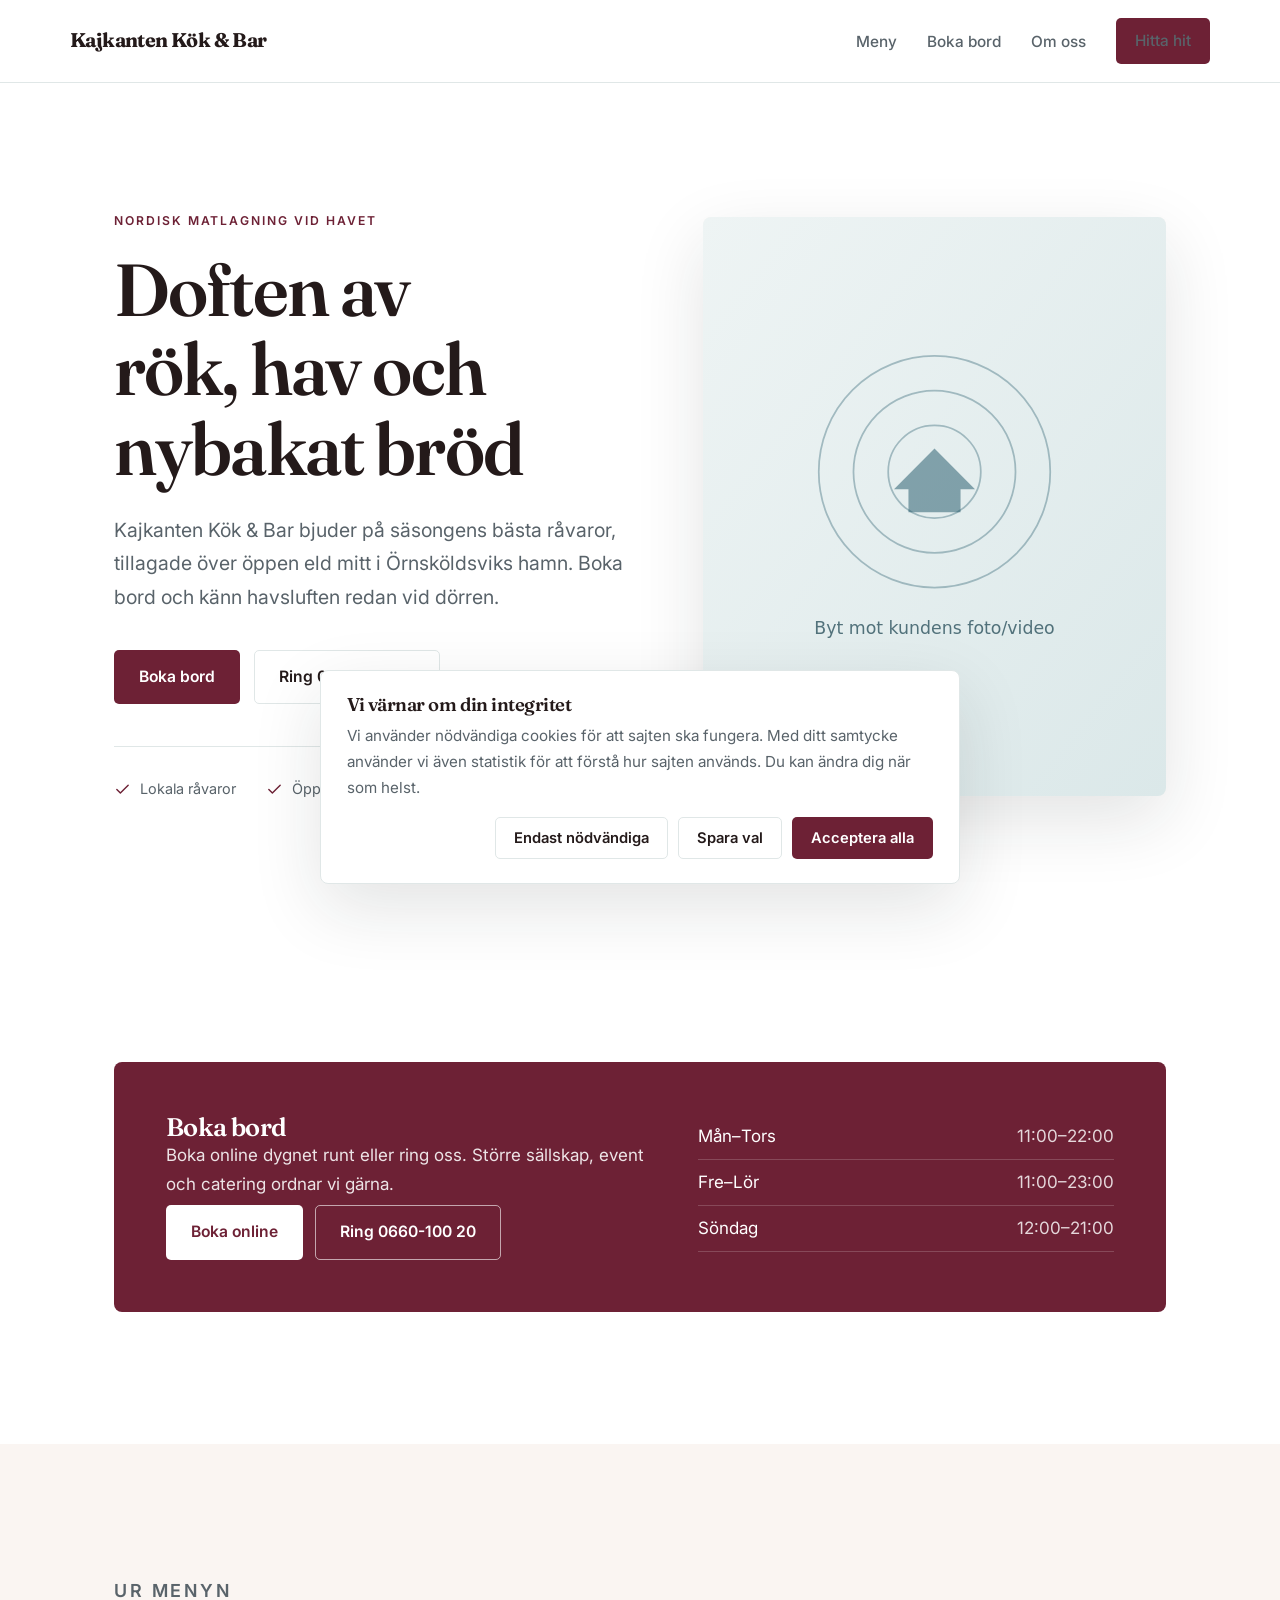
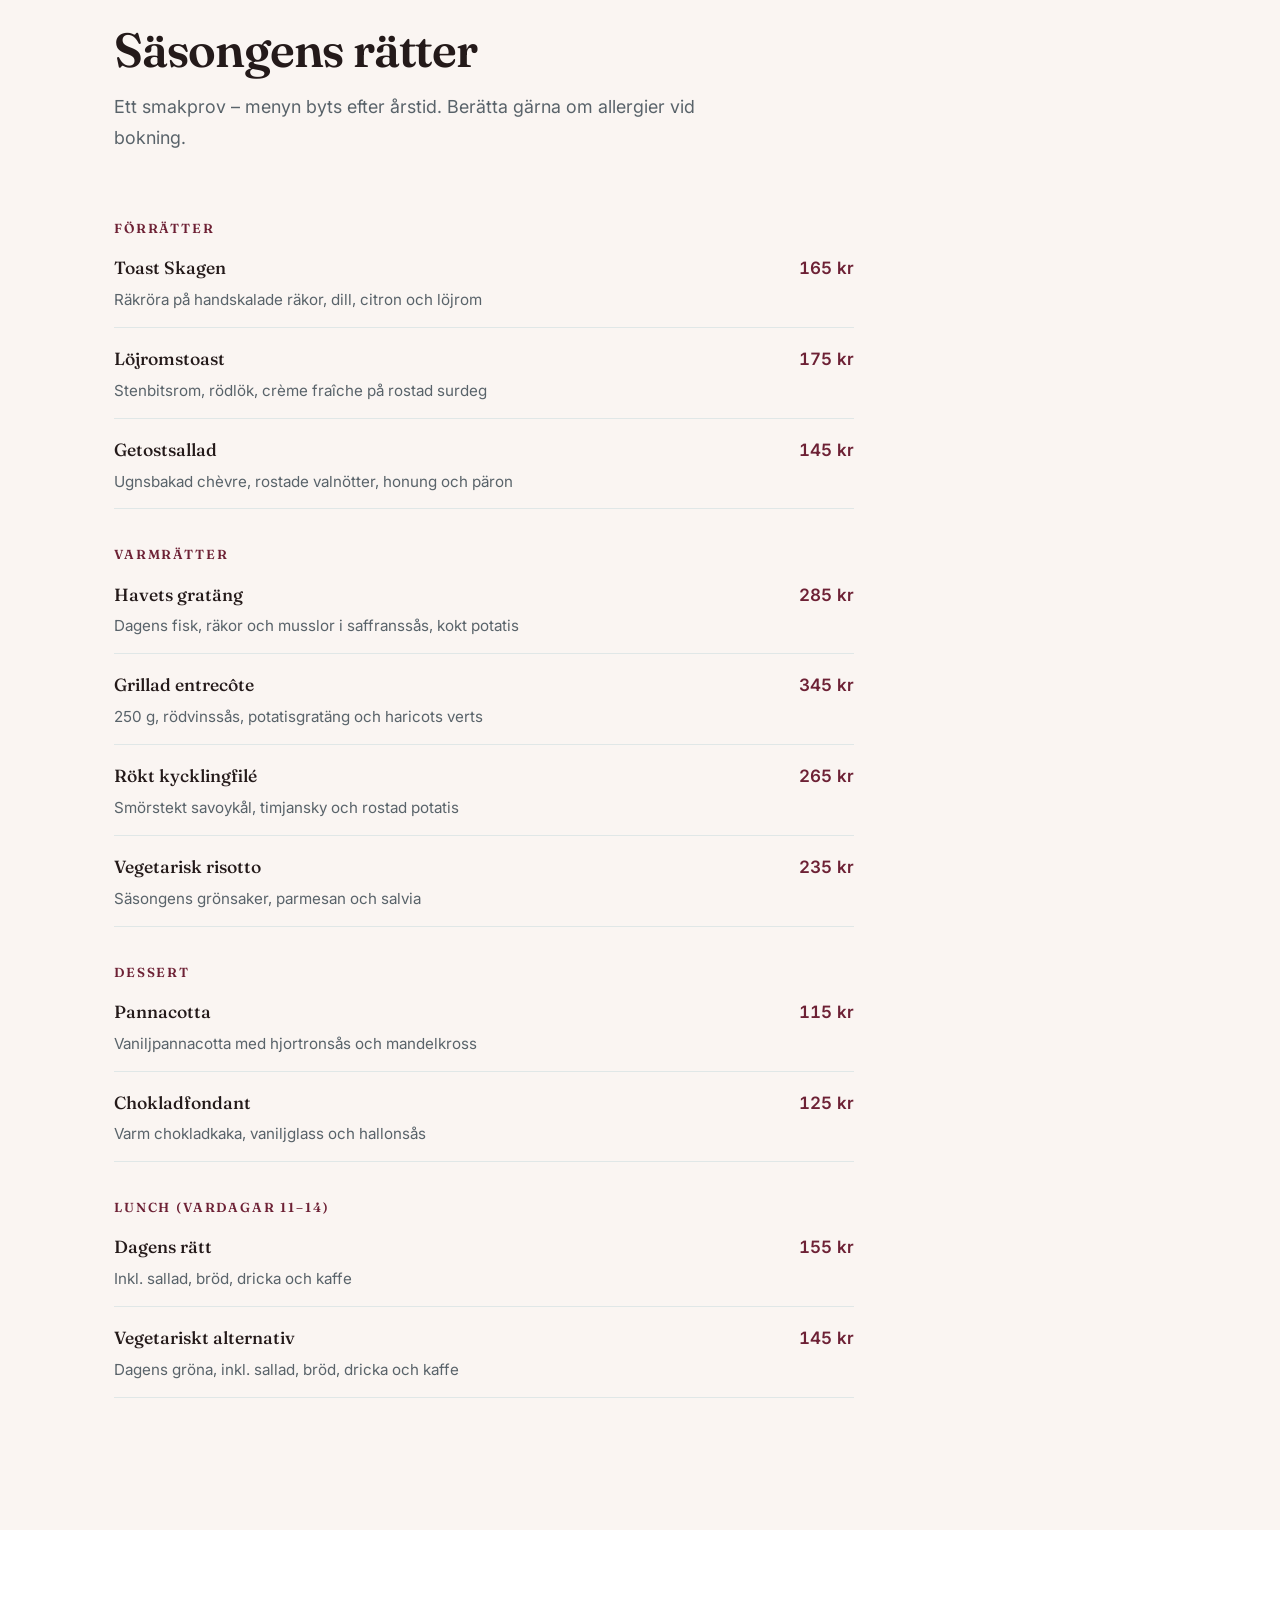
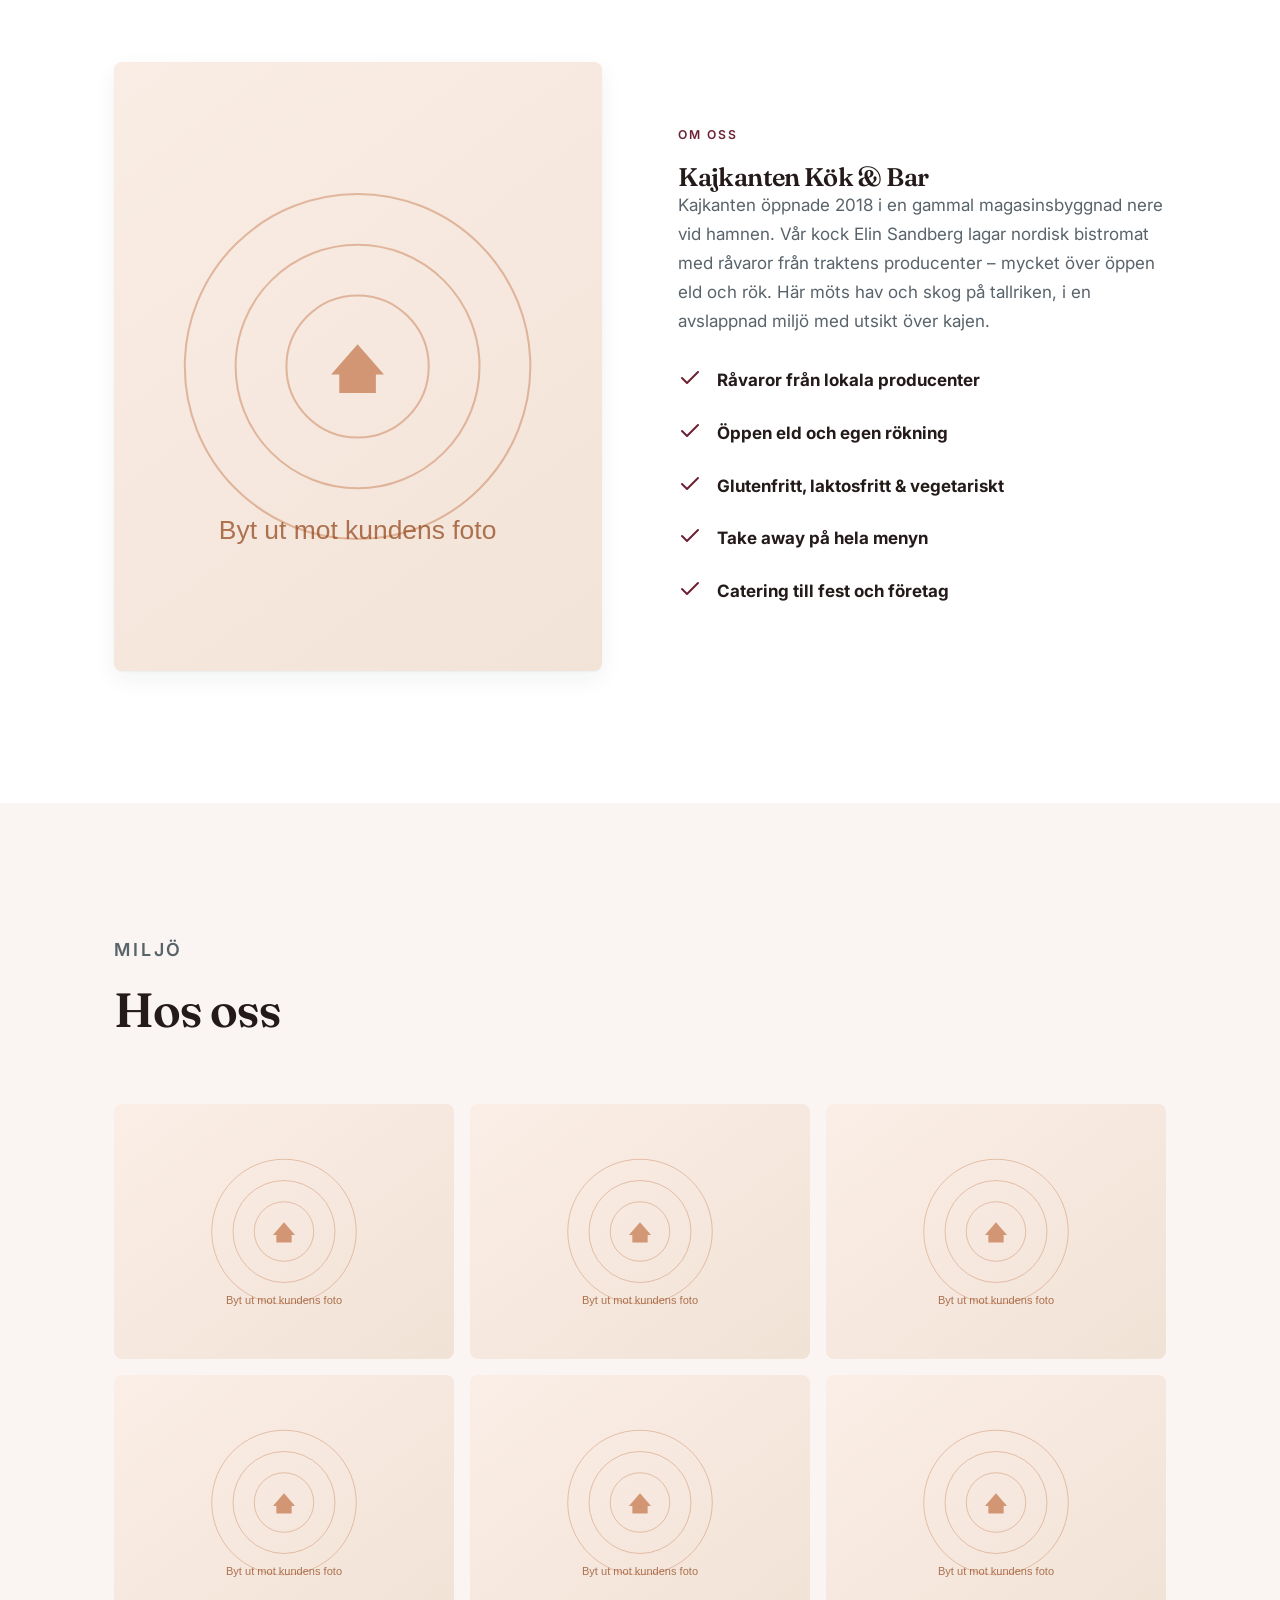
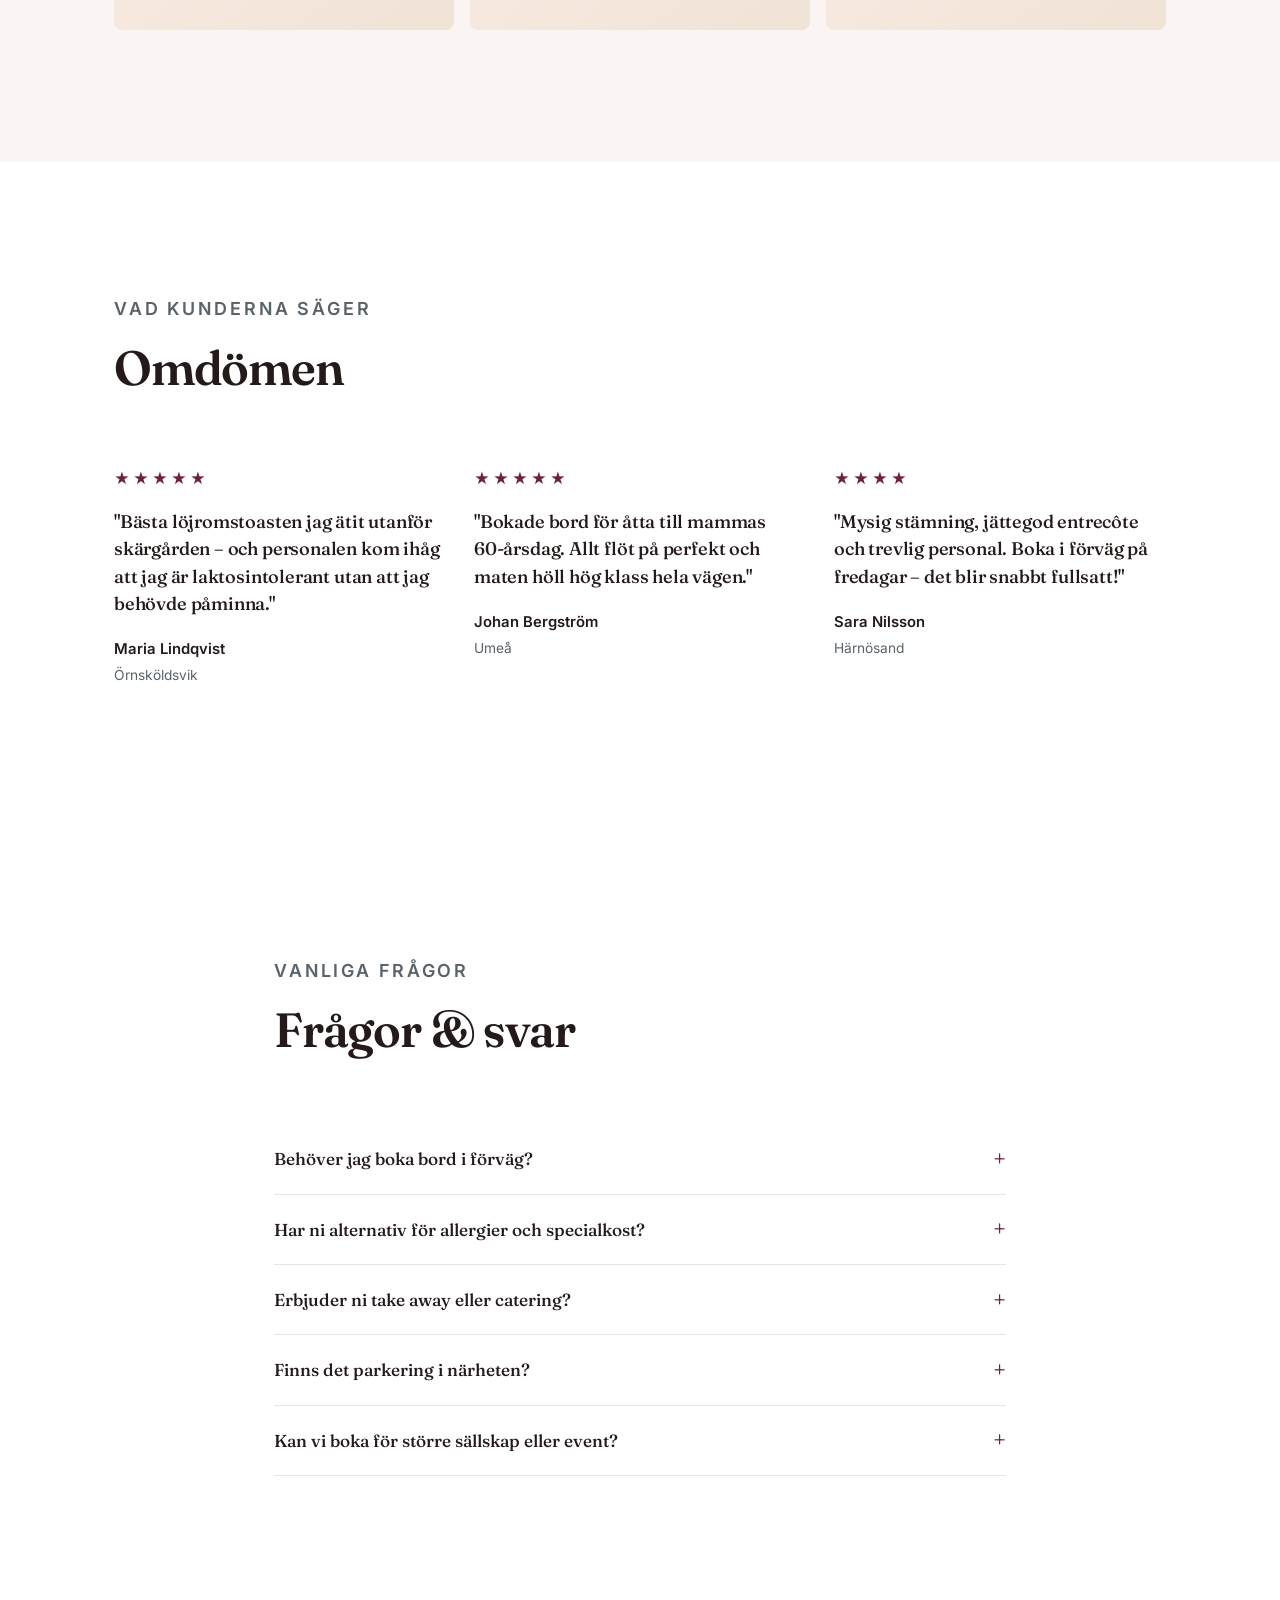
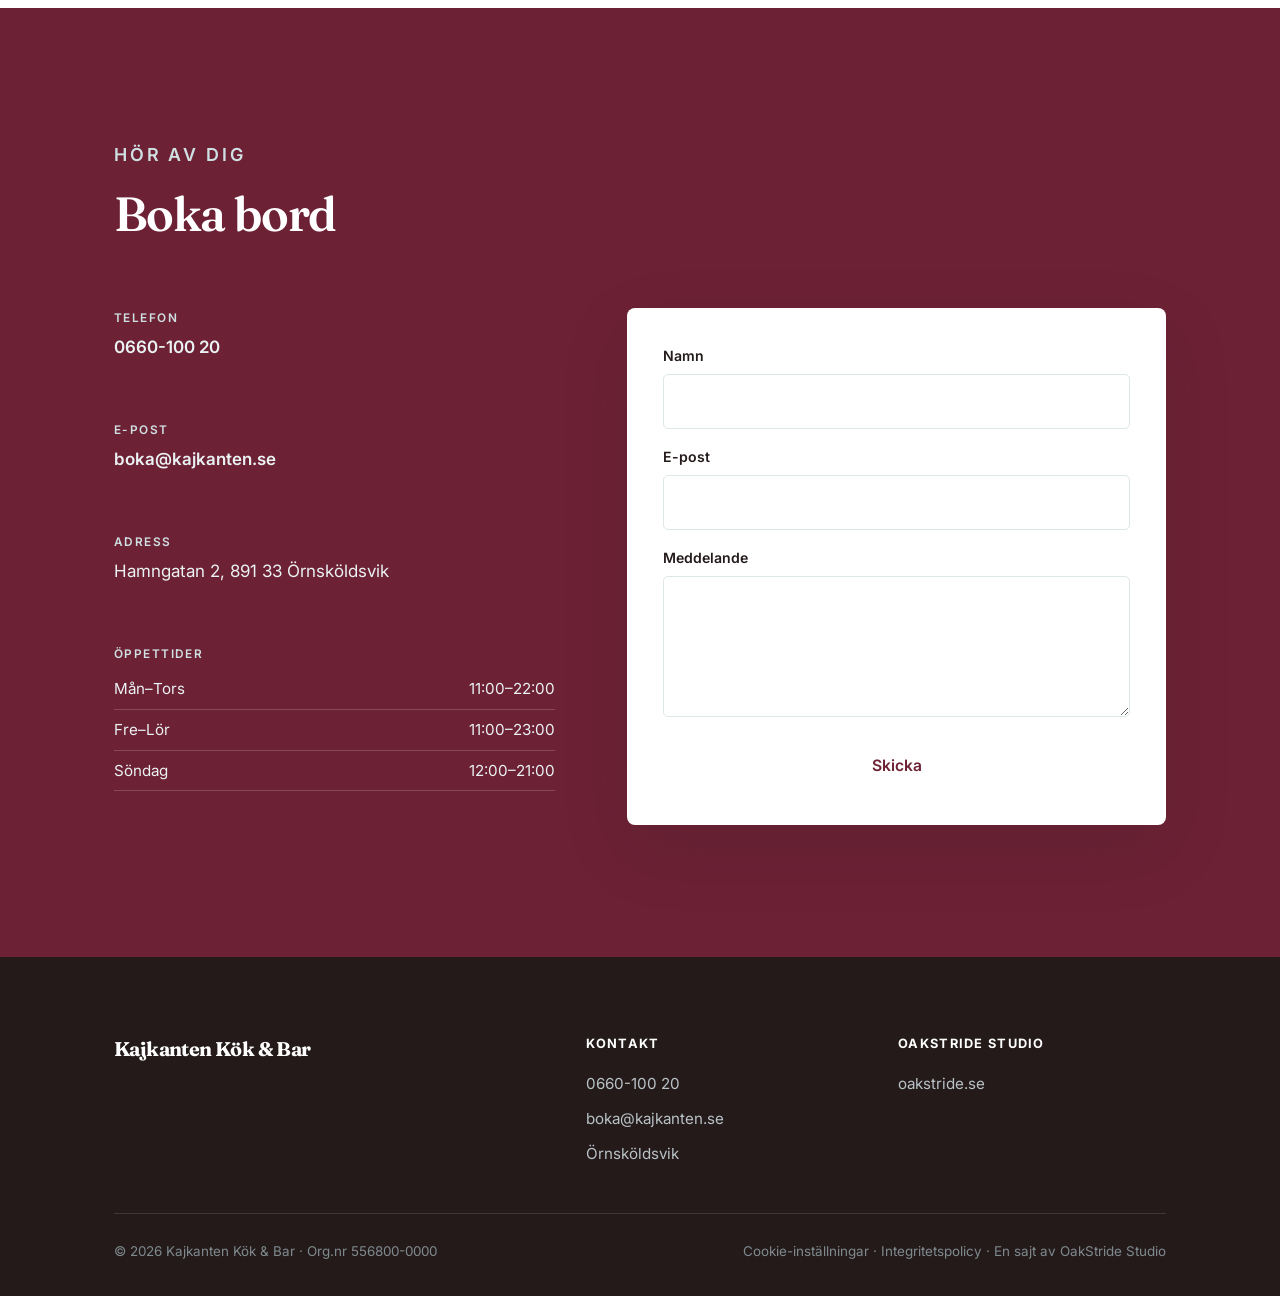
==== examples/kajkanten/index.html @ 36988d46 "Lägg till bransch-exempel under /examples (showcase)" ====
<!DOCTYPE html>
<html lang="sv" data-segment="restaurang">
<head>
  <meta charset="UTF-8" />
  <meta name="viewport" content="width=device-width, initial-scale=1.0" />
  <title>Kajkanten Kök &amp; Bar</title>
  <meta name="description" content="Kajkanten Kök &amp; Bar bjuder på säsongens bästa råvaror, tillagade över öppen eld mitt i Örnsköldsviks hamn. Boka bord och känn havsluften redan vid dörren." />
  <link rel="canonical" href="https://www.kajkanten.se/" />
  <meta property="og:type" content="website" />
  <meta property="og:title" content="Kajkanten Kök &amp; Bar" />
  <meta property="og:locale" content="sv_SE" />
  <link rel="icon" href="assets/favicon.svg" type="image/svg+xml" />
  <link rel="preconnect" href="https://fonts.googleapis.com" />
  <link rel="preconnect" href="https://fonts.gstatic.com" crossorigin />
  <link href="https://fonts.googleapis.com/css2?family=Fraunces:opsz,wght@9..144,500;9..144,600&family=Inter:wght@400;500;600&display=swap" rel="stylesheet" />
  <link rel="stylesheet" href="styles.css" />
  <link rel="stylesheet" href="themes.css" />
  <script type="application/ld+json">{"@context":"https://schema.org","@type":"Restaurant","name":"Kajkanten Kök & Bar","telephone":"0660-100 20","email":"boka@kajkanten.se","address":{"@type":"PostalAddress","streetAddress":"Hamngatan 2","postalCode":"891 33","addressLocality":"Örnsköldsvik","addressCountry":"SE"},"url":"https://www.kajkanten.se/"}</script>
</head>
<body>
  <a class="skip-link" href="#main">Hoppa till innehåll</a>
  <header class="site-header">
    <div class="container nav">
      <a class="brand" href="#top">Kajkanten Kök &amp; Bar</a>
      <button class="nav-toggle" aria-label="Öppna meny" aria-expanded="false" aria-controls="menu"><svg viewBox="0 0 24 24" fill="none" stroke-width="2" stroke-linecap="round" stroke-linejoin="round"><path d="M4 7h16M4 12h16M4 17h16"/></svg></button>
      <ul class="nav-links" id="menu">
        <li><a href="#meny">Meny</a></li>
        <li><a href="#boka">Boka bord</a></li>
        <li><a href="#om">Om oss</a></li>
        <li><a class="btn btn--primary" href="#kontakt">Hitta hit</a></li>
      </ul>
    </div>
  </header>
  <main id="main">
    <span id="top"></span>
    <style>
    .menu-list{display:grid;gap:16px;max-width:740px}
    .menu-cat{font-family:var(--font-head);font-size:.82rem;letter-spacing:.14em;text-transform:uppercase;color:var(--brand);margin:22px 0 2px}
    .menu-cat:first-child{margin-top:0}
    .menu-item{display:grid;grid-template-columns:1fr auto;gap:4px 16px;align-items:baseline;padding-bottom:14px;border-bottom:1px solid var(--line)}
    .menu-item h4{font-size:1.1rem;font-family:var(--font-head);font-weight:500}
    .menu-item .price{font-variant-numeric:tabular-nums;font-weight:600;color:var(--brand)}
    .menu-item p{grid-column:1/-1;color:var(--ink-soft);font-size:.95rem}
    .booking-band{background:var(--brand);color:#fff;border-radius:var(--radius);padding:clamp(28px,5vw,52px);display:grid;grid-template-columns:1.2fr 1fr;gap:32px;align-items:center}
    .booking-band h2{color:#fff}.booking-band p{color:rgba(255,255,255,.88);max-width:46ch}
    .band-hours{list-style:none;display:grid;gap:8px}
    .band-hours li{display:flex;justify-content:space-between;gap:20px;border-bottom:1px solid rgba(255,255,255,.18);padding-bottom:8px;color:#fff}
    .band-hours span:last-child{color:rgba(255,255,255,.82)}
    @media(max-width:720px){.booking-band{grid-template-columns:1fr}}
  </style>
    <section class="hero">
      <div class="container hero-grid">
        <div>
          <p class="eyebrow">Nordisk matlagning vid havet</p>
          <h1>Doften av rök, hav och nybakat bröd</h1>
          <p class="lead">Kajkanten Kök &amp; Bar bjuder på säsongens bästa råvaror, tillagade över öppen eld mitt i Örnsköldsviks hamn. Boka bord och känn havsluften redan vid dörren.</p>
          <div class="cta-row">
            <a class="btn btn--primary" href="#kontakt">Boka bord</a>
            <a class="btn btn--ghost" href="tel:0660-10020">Ring 0660-100 20</a>
          </div>
          <div class="trust-row">
            <span><svg viewBox="0 0 24 24" fill="none" stroke-width="2" stroke-linecap="round" stroke-linejoin="round"><path d="M20 6 9 17l-5-5"/></svg> Lokala råvaror</span>
            <span><svg viewBox="0 0 24 24" fill="none" stroke-width="2" stroke-linecap="round" stroke-linejoin="round"><path d="M20 6 9 17l-5-5"/></svg> Öppen eld &amp; rök</span>
            <span><svg viewBox="0 0 24 24" fill="none" stroke-width="2" stroke-linecap="round" stroke-linejoin="round"><path d="M20 6 9 17l-5-5"/></svg> Take away &amp; catering</span>
          </div>
        </div>
        <div class="hero-media">
          <video class="hero-video" autoplay muted loop playsinline preload="metadata" poster="assets/hero-poster.svg" aria-label="Kajkanten Kök &amp; Bar"></video>
          <img class="video-poster" src="assets/hero-poster.svg" alt="Kajkanten Kök &amp; Bar" />
        </div>
      </div>
    </section>

    <section class="section" id="boka">
      <div class="container">
        <div class="booking-band">
          <div>
            <h2>Boka bord</h2>
            <p>Boka online dygnet runt eller ring oss. Större sällskap, event och catering ordnar vi gärna.</p>
            <div style="display:flex;gap:12px;flex-wrap:wrap;margin-top:6px">
              <a class="btn btn--primary" style="background:#fff;color:var(--brand)" href="#">Boka online</a>
              <a class="btn btn--ghost" style="border-color:rgba(255,255,255,.6);color:#fff" href="tel:0660-10020">Ring 0660-100 20</a>
            </div>
          </div>
          <ul class="band-hours">
              <li><span>Mån–Tors</span><span>11:00–22:00</span></li>
              <li><span>Fre–Lör</span><span>11:00–23:00</span></li>
              <li><span>Söndag</span><span>12:00–21:00</span></li>
            </ul>
        </div>
      </div>
    </section>

    <section class="section section--surface" id="meny">
      <div class="container">
        <div class="section-head"><p class="eyebrow">Ur menyn</p><h2>Säsongens rätter</h2><p>Ett smakprov – menyn byts efter årstid. Berätta gärna om allergier vid bokning.</p></div>
        <div class="menu-list">
          <h3 class="menu-cat">Förrätter</h3>
          <div class="menu-item"><h4>Toast Skagen</h4><span class="price">165 kr</span><p>Räkröra på handskalade räkor, dill, citron och löjrom</p></div>
          <div class="menu-item"><h4>Löjromstoast</h4><span class="price">175 kr</span><p>Stenbitsrom, rödlök, crème fraîche på rostad surdeg</p></div>
          <div class="menu-item"><h4>Getostsallad</h4><span class="price">145 kr</span><p>Ugnsbakad chèvre, rostade valnötter, honung och päron</p></div>
          <h3 class="menu-cat">Varmrätter</h3>
          <div class="menu-item"><h4>Havets gratäng</h4><span class="price">285 kr</span><p>Dagens fisk, räkor och musslor i saffranssås, kokt potatis</p></div>
          <div class="menu-item"><h4>Grillad entrecôte</h4><span class="price">345 kr</span><p>250 g, rödvinssås, potatisgratäng och haricots verts</p></div>
          <div class="menu-item"><h4>Rökt kycklingfilé</h4><span class="price">265 kr</span><p>Smörstekt savoykål, timjansky och rostad potatis</p></div>
          <div class="menu-item"><h4>Vegetarisk risotto</h4><span class="price">235 kr</span><p>Säsongens grönsaker, parmesan och salvia</p></div>
          <h3 class="menu-cat">Dessert</h3>
          <div class="menu-item"><h4>Pannacotta</h4><span class="price">115 kr</span><p>Vaniljpannacotta med hjortronsås och mandelkross</p></div>
          <div class="menu-item"><h4>Chokladfondant</h4><span class="price">125 kr</span><p>Varm chokladkaka, vaniljglass och hallonsås</p></div>
          <h3 class="menu-cat">Lunch (vardagar 11–14)</h3>
          <div class="menu-item"><h4>Dagens rätt</h4><span class="price">155 kr</span><p>Inkl. sallad, bröd, dricka och kaffe</p></div>
          <div class="menu-item"><h4>Vegetariskt alternativ</h4><span class="price">145 kr</span><p>Dagens gröna, inkl. sallad, bröd, dricka och kaffe</p></div>
        </div>
      </div>
    </section>

    <section class="section" id="om">
      <div class="container split">
        <div class="split-media"><img src="assets/placeholder.svg" alt="Kajkanten Kök &amp; Bar" /></div>
        <div>
          <p class="eyebrow">Om oss</p>
          <h2>Kajkanten Kök &amp; Bar</h2>
          <p style="color:var(--ink-soft)">Kajkanten öppnade 2018 i en gammal magasinsbyggnad nere vid hamnen. Vår kock Elin Sandberg lagar nordisk bistromat med råvaror från traktens producenter – mycket över öppen eld och rök. Här möts hav och skog på tallriken, i en avslappnad miljö med utsikt över kajen.</p>
          <ul class="feature-list">
            <li><span class="tick"><svg viewBox="0 0 24 24" fill="none" stroke-width="2" stroke-linecap="round" stroke-linejoin="round"><path d="M20 6 9 17l-5-5"/></svg></span><span><strong>Råvaror från lokala producenter</strong></span></li>
            <li><span class="tick"><svg viewBox="0 0 24 24" fill="none" stroke-width="2" stroke-linecap="round" stroke-linejoin="round"><path d="M20 6 9 17l-5-5"/></svg></span><span><strong>Öppen eld och egen rökning</strong></span></li>
            <li><span class="tick"><svg viewBox="0 0 24 24" fill="none" stroke-width="2" stroke-linecap="round" stroke-linejoin="round"><path d="M20 6 9 17l-5-5"/></svg></span><span><strong>Glutenfritt, laktosfritt &amp; vegetariskt</strong></span></li>
            <li><span class="tick"><svg viewBox="0 0 24 24" fill="none" stroke-width="2" stroke-linecap="round" stroke-linejoin="round"><path d="M20 6 9 17l-5-5"/></svg></span><span><strong>Take away på hela menyn</strong></span></li>
            <li><span class="tick"><svg viewBox="0 0 24 24" fill="none" stroke-width="2" stroke-linecap="round" stroke-linejoin="round"><path d="M20 6 9 17l-5-5"/></svg></span><span><strong>Catering till fest och företag</strong></span></li>
          </ul>
        </div>
      </div>
    </section>

    <section class="section section--surface" id="arbeten">
      <div class="container">
        <div class="section-head"><p class="eyebrow">Miljö</p><h2>Hos oss</h2></div>
        <div class="gallery">
          <a href="#"><img src="assets/placeholder.svg" alt="Kajkanten Kök &amp; Bar" /></a>
          <a href="#"><img src="assets/placeholder.svg" alt="Kajkanten Kök &amp; Bar" /></a>
          <a href="#"><img src="assets/placeholder.svg" alt="Kajkanten Kök &amp; Bar" /></a>
          <a href="#"><img src="assets/placeholder.svg" alt="Kajkanten Kök &amp; Bar" /></a>
          <a href="#"><img src="assets/placeholder.svg" alt="Kajkanten Kök &amp; Bar" /></a>
          <a href="#"><img src="assets/placeholder.svg" alt="Kajkanten Kök &amp; Bar" /></a>
        </div>
      </div>
    </section>

    <section class="section" id="omdomen">
      <div class="container">
        <div class="section-head"><p class="eyebrow">Vad kunderna säger</p><h2>Omdömen</h2></div>
        <div class="reviews">
          <blockquote class="review"><div class="stars" aria-label="5 av 5 stjärnor">★★★★★</div><p>"Bästa löjromstoasten jag ätit utanför skärgården – och personalen kom ihåg att jag är laktosintolerant utan att jag behövde påminna."</p><div class="who">Maria Lindqvist<span>Örnsköldsvik</span></div></blockquote>
          <blockquote class="review"><div class="stars" aria-label="5 av 5 stjärnor">★★★★★</div><p>"Bokade bord för åtta till mammas 60-årsdag. Allt flöt på perfekt och maten höll hög klass hela vägen."</p><div class="who">Johan Bergström<span>Umeå</span></div></blockquote>
          <blockquote class="review"><div class="stars" aria-label="4 av 5 stjärnor">★★★★</div><p>"Mysig stämning, jättegod entrecôte och trevlig personal. Boka i förväg på fredagar – det blir snabbt fullsatt!"</p><div class="who">Sara Nilsson<span>Härnösand</span></div></blockquote>
        </div>
      </div>
    </section>

    <section class="section" id="faq">
      <div class="container narrow">
        <div class="section-head"><p class="eyebrow">Vanliga frågor</p><h2>Frågor &amp; svar</h2></div>
        <div class="faq">
          <details class="faq-item"><summary>Behöver jag boka bord i förväg?</summary><div class="faq-a"><p>Vi rekommenderar bokning, särskilt fredag–lördag kväll. Boka enkelt via knappen ovan eller ring oss.</p></div></details>
          <details class="faq-item"><summary>Har ni alternativ för allergier och specialkost?</summary><div class="faq-a"><p>Ja, vi tillagar gärna glutenfritt, laktosfritt och vegetariskt/veganskt. Meddela oss vid bokning eller fråga personalen på plats.</p></div></details>
          <details class="faq-item"><summary>Erbjuder ni take away eller catering?</summary><div class="faq-a"><p>Ja, hela menyn går att beställa för avhämtning, och vi ordnar catering till fest och företag. Hör av dig minst två dagar i förväg för större beställningar.</p></div></details>
          <details class="faq-item"><summary>Finns det parkering i närheten?</summary><div class="faq-a"><p>Det finns gatuparkering samt parkeringshus cirka två minuters promenad bort, och vi ligger nära busshållplatsen vid hamnen.</p></div></details>
          <details class="faq-item"><summary>Kan vi boka för större sällskap eller event?</summary><div class="faq-a"><p>Absolut. Vi tar emot sällskap upp till 40 personer och har ett avskilt utrymme för fester, firmaevent och konferenser. Kontakta oss för offert.</p></div></details>
        </div>
      </div>
    </section>

    <section class="section section--brand" id="kontakt">
      <div class="container">
        <div class="section-head"><p class="eyebrow">Hör av dig</p><h2>Boka bord</h2></div>
        <div class="contact-grid">
          <ul class="contact-list">
            <li><div class="k">Telefon</div><a href="tel:0660-10020">0660-100 20</a></li>
            <li><div class="k">E-post</div><a href="mailto:boka@kajkanten.se">boka@kajkanten.se</a></li>
            <li><div class="k">Adress</div>Hamngatan 2, 891 33 Örnsköldsvik</li>
            <li><div class="k">Öppettider</div><ul class="hours">
                <li><span>Mån–Tors</span><span>11:00–22:00</span></li>
                <li><span>Fre–Lör</span><span>11:00–23:00</span></li>
                <li><span>Söndag</span><span>12:00–21:00</span></li>
              </ul></li>
          </ul>
          <form class="contact-form" action="#" method="post">
            <div><label for="namn">Namn</label><input id="namn" name="namn" type="text" autocomplete="name" required /></div>
            <div><label for="epost">E-post</label><input id="epost" name="epost" type="email" autocomplete="email" required /></div>
            <div><label for="meddelande">Meddelande</label><textarea id="meddelande" name="meddelande" rows="4" required></textarea></div>
            <button class="btn btn--primary btn--block" type="submit">Skicka</button>
          </form>
        </div>
      </div>
    </section>
  </main>
  <footer class="site-footer">
    <div class="container">
      <div class="footer-grid">
        <div><a class="brand" href="#top" style="color:#fff">Kajkanten Kök &amp; Bar</a></div>
        <div><h4>Kontakt</h4><ul><li><a href="tel:0660-10020">0660-100 20</a></li><li><a href="mailto:boka@kajkanten.se">boka@kajkanten.se</a></li><li>Örnsköldsvik</li></ul></div>
        <div><h4>OakStride Studio</h4><ul><li><a href="https://oakstride.se">oakstride.se</a></li></ul></div>
      </div>
      <div class="footer-bottom">
        <span>© 2026 Kajkanten Kök &amp; Bar · Org.nr 556800-0000</span>
        <span><a href="#" data-oak-consent-open>Cookie-inställningar</a> · <a href="integritetspolicy.html">Integritetspolicy</a> · En sajt av <a href="https://oakstride.se">OakStride Studio</a></span>
      </div>
    </div>
  </footer>
  <script>
    (function () {
      var t = document.querySelector('.nav-toggle'), m = document.getElementById('menu');
      if (t && m) { t.addEventListener('click', function(){var o=m.classList.toggle('open');t.setAttribute('aria-expanded',o?'true':'false');});
        m.addEventListener('click', function(e){ if(e.target.tagName==='A'){m.classList.remove('open');t.setAttribute('aria-expanded','false');} }); }
      if (window.matchMedia && matchMedia('(prefers-reduced-motion: reduce)').matches) {
        document.querySelectorAll('video[autoplay]').forEach(function(v){v.removeAttribute('autoplay');v.pause();});
      }
    })();
  </script>
  <script src="oak-consent.js" defer></script>
  <script src="oak-analytics.js" data-site="kajkanten.se" defer></script>
</body>
</html>
---- examples/kajkanten/styles.css ----
/* =============================================================
   OakStride Studio – Golden Template stylesheet
   Designspråk: "Ren nordisk" – luft, en djup accent, foto-lett.
   -------------------------------------------------------------
   Byt en kunds utseende genom att bara ändra variablerna i
   :root nedan (färger, typsnitt, radie). Inget annat behöver röras.
   ============================================================= */

/* -----------------------------------------------------------------
   1. DESIGN TOKENS  ← detta är det ENDA du normalt ändrar per kund
   ----------------------------------------------------------------- */
:root {
  /* Varumärke – EN djup accent (håll det disciplinerat) */
  --brand:      #1d5566;     /* stålblå – nordiskt vatten */
  --brand-dark: #143d4a;     /* hover/mörkare */
  --brand-tint: #e9f1f2;     /* ljus bakgrundston */

  /* Neutraler – kylbiaserade mot accenten (medvetet valda) */
  --ink:      #172025;       /* kall nästan-svart, brödtext/rubriker */
  --ink-soft: #59636a;       /* dämpad text */
  --paper:    #ffffff;       /* sidbakgrund */
  --surface:  #f1f5f5;       /* sektionsbakgrund (kall off-white) */
  --line:     #e0e7e7;       /* hårfina linjer/kanter */

  /* Fokus (tillgänglighet) */
  --focus:    #1d5566;

  /* Typsnitt */
  --font-head: 'Familjen Grotesk', system-ui, -apple-system, 'Segoe UI', sans-serif;
  --font-body: 'Inter', system-ui, -apple-system, 'Segoe UI', sans-serif;

  /* Form & rytm – crisp och luftigt */
  --radius:    8px;
  --radius-sm: 5px;
  --shadow:    0 1px 2px rgba(23,32,37,.04), 0 8px 24px rgba(23,32,37,.06);
  --shadow-lg: 0 24px 70px rgba(23,32,37,.12);
  --container: 1140px;
  --gap:       clamp(1rem, 2.6vw, 1.75rem);
}

/* -----------------------------------------------------------------
   2. RESET & BAS
   ----------------------------------------------------------------- */
*, *::before, *::after { box-sizing: border-box; margin: 0; padding: 0; }
html { scroll-behavior: smooth; -webkit-text-size-adjust: 100%; }
@media (prefers-reduced-motion: reduce) {
  html { scroll-behavior: auto; }
  *, *::before, *::after { animation: none !important; transition: none !important; }
}
body {
  font-family: var(--font-body);
  color: var(--ink);
  background: var(--paper);
  line-height: 1.7;
  font-size: 17px;
  -webkit-font-smoothing: antialiased;
}
img, svg { display: block; max-width: 100%; height: auto; }
a { color: inherit; }
h1, h2, h3 {
  font-family: var(--font-head); font-weight: 600; line-height: 1.08;
  letter-spacing: -0.025em; color: var(--ink); text-wrap: balance;
}
:focus-visible { outline: 2.5px solid var(--focus); outline-offset: 3px; border-radius: 2px; }

/* -----------------------------------------------------------------
   3. LAYOUT-HJÄLPARE  (luft gör jobbet)
   ----------------------------------------------------------------- */
.container { max-width: var(--container); margin-inline: auto; padding-inline: clamp(22px, 5vw, 44px); }
.section { padding: clamp(68px, 11vw, 132px) 0; }
.section--surface { background: var(--surface); }
.section--brand { background: var(--brand); color: #eaf2f3; }
.section--brand h2, .section--brand .eyebrow { color: #fff; }
.section--brand .section-head p { color: #cfe0e2; }
.section--brand .contact-list .k { color: #cfe0e2; opacity: 1; }
.eyebrow {
  font-size: 0.76rem; font-weight: 600; letter-spacing: 0.16em; text-transform: uppercase;
  color: var(--brand); margin-bottom: 18px;
}
.section-head { max-width: 62ch; margin-bottom: clamp(40px, 6vw, 68px); }
.section-head h2 { font-size: clamp(2rem, 4.4vw, 3rem); margin-bottom: 16px; }
.section-head p { color: var(--ink-soft); font-size: 1.12rem; max-width: 54ch; }

.skip-link { position: absolute; left: -999px; top: 0; z-index: 100; background: var(--brand); color: #fff; padding: 12px 18px; border-radius: 0 0 var(--radius-sm) 0; }
.skip-link:focus { left: 0; }

/* -----------------------------------------------------------------
   4. KNAPPAR  (crisp, en accent)
   ----------------------------------------------------------------- */
.btn {
  display: inline-flex; align-items: center; gap: 9px;
  font-family: var(--font-body); font-weight: 600; font-size: 0.98rem;
  padding: 13px 24px; border-radius: var(--radius-sm); text-decoration: none;
  border: 1.5px solid transparent; cursor: pointer;
  transition: background .16s, color .16s, border-color .16s, transform .16s;
}
.btn--primary { background: var(--brand); color: #fff; }
.btn--primary:hover, .btn--primary:focus-visible { background: var(--brand-dark); }
.btn--ghost { border-color: var(--line); color: var(--ink); background: transparent; }
.btn--ghost:hover, .btn--ghost:focus-visible { border-color: var(--brand); color: var(--brand); }
.section--brand .btn--primary { background: #fff; color: var(--brand); }
.section--brand .btn--primary:hover { background: #eaf2f3; }
.btn--block { width: 100%; justify-content: center; }

/* -----------------------------------------------------------------
   5. HEADER / NAV  (minimal)
   ----------------------------------------------------------------- */
.site-header {
  position: sticky; top: 0; z-index: 20;
  background: color-mix(in srgb, var(--paper) 85%, transparent);
  backdrop-filter: blur(12px);
  border-bottom: 1px solid var(--line);
}
.nav { display: flex; align-items: center; justify-content: space-between; padding: 18px 0; }
.brand { font-family: var(--font-head); font-weight: 700; font-size: 1.24rem; text-decoration: none; color: var(--ink); letter-spacing: -0.03em; }
.brand span { color: var(--brand); }
.nav-links { display: flex; align-items: center; gap: 30px; list-style: none; }
.nav-links a { text-decoration: none; font-weight: 500; font-size: 0.96rem; color: var(--ink-soft); }
.nav-links a:hover { color: var(--ink); }
.nav-links .btn { padding: 9px 18px; }
.nav-toggle { display: none; background: none; border: 0; cursor: pointer; padding: 8px; }
.nav-toggle svg { width: 26px; height: 26px; stroke: var(--ink); }

@media (max-width: 800px) {
  .nav-toggle { display: block; }
  .nav-links {
    position: absolute; top: 100%; left: 0; right: 0;
    flex-direction: column; align-items: stretch; gap: 2px;
    background: var(--paper); border-bottom: 1px solid var(--line);
    padding: 10px 22px 22px; box-shadow: var(--shadow); display: none;
  }
  .nav-links.open { display: flex; }
  .nav-links a { padding: 13px 4px; border-bottom: 1px solid var(--line); }
  .nav-links li:last-child a, .nav-links .btn { border: 0; }
  .nav-links .btn { margin-top: 10px; justify-content: center; }
}

/* -----------------------------------------------------------------
   6. HERO  (foto-lett, mycket luft)
   ----------------------------------------------------------------- */
.hero { padding: clamp(64px, 11vw, 128px) 0; }
.hero-grid { display: grid; grid-template-columns: 1.05fr 0.95fr; gap: clamp(32px, 6vw, 80px); align-items: center; }
.hero h1 { font-size: clamp(2.6rem, 7vw, 4.6rem); margin-bottom: 26px; }
.hero .lead { font-size: 1.22rem; color: var(--ink-soft); max-width: 46ch; margin-bottom: 36px; }
.hero .cta-row { display: flex; gap: 14px; flex-wrap: wrap; }
.hero-media { border-radius: var(--radius); overflow: hidden; box-shadow: var(--shadow-lg); aspect-ratio: 4/5; background: var(--surface); }
.hero-media img { width: 100%; height: 100%; object-fit: cover; }
.trust-row { display: flex; flex-wrap: wrap; gap: 14px 30px; margin-top: 42px; padding-top: 30px; border-top: 1px solid var(--line); color: var(--ink-soft); font-size: 0.9rem; }
.trust-row span { display: inline-flex; align-items: center; gap: 9px; }
.trust-row svg { width: 17px; height: 17px; stroke: var(--brand); }
@media (max-width: 880px) { .hero-grid { grid-template-columns: 1fr; } .hero-media { order: -1; aspect-ratio: 16/10; } }

/* -----------------------------------------------------------------
   7. TJÄNSTER  (lätta kort, luft framför ramar)
   ----------------------------------------------------------------- */
.cards { display: grid; grid-template-columns: repeat(3, 1fr); gap: var(--gap); }
@media (max-width: 900px) { .cards { grid-template-columns: repeat(2, 1fr); } }
@media (max-width: 560px) { .cards { grid-template-columns: 1fr; } }
.card { background: var(--paper); border: 1px solid var(--line); border-radius: var(--radius); padding: 34px 30px; transition: border-color .18s, transform .18s; }
.card:hover { transform: translateY(-3px); border-color: var(--brand); }
.card .card-icon { width: 44px; height: 44px; display: grid; place-items: center; margin-bottom: 22px; color: var(--brand); }
.card .card-icon svg { width: 30px; height: 30px; stroke: var(--brand); }
.card h3 { font-size: 1.24rem; margin-bottom: 10px; letter-spacing: -0.02em; }
.card p { color: var(--ink-soft); font-size: 0.99rem; }

/* -----------------------------------------------------------------
   8. OM / FEATURES
   ----------------------------------------------------------------- */
.split { display: grid; grid-template-columns: 1fr 1fr; gap: clamp(32px, 6vw, 80px); align-items: center; }
.split-media { border-radius: var(--radius); overflow: hidden; box-shadow: var(--shadow); aspect-ratio: 4/5; background: var(--surface); }
.split-media img { width: 100%; height: 100%; object-fit: cover; }
.feature-list { list-style: none; display: grid; gap: 22px; margin-top: 30px; }
.feature-list li { display: flex; gap: 15px; align-items: flex-start; }
.feature-list .tick { flex: none; width: 24px; height: 24px; color: var(--brand); }
.feature-list .tick svg { width: 24px; height: 24px; stroke: var(--brand); }
.feature-list strong { display: block; margin-bottom: 2px; }
.feature-list span.txt { color: var(--ink-soft); font-size: 0.97rem; }
@media (max-width: 800px) { .split { grid-template-columns: 1fr; } }

/* -----------------------------------------------------------------
   9. GALLERI
   ----------------------------------------------------------------- */
.gallery { display: grid; grid-template-columns: repeat(3, 1fr); gap: 16px; }
.gallery a { border-radius: var(--radius); overflow: hidden; aspect-ratio: 4/3; background: var(--surface); }
.gallery img { width: 100%; height: 100%; object-fit: cover; transition: transform .4s ease; }
.gallery a:hover img { transform: scale(1.04); }
@media (max-width: 700px) { .gallery { grid-template-columns: repeat(2, 1fr); } }

/* -----------------------------------------------------------------
   10. OMDÖMEN
   ----------------------------------------------------------------- */
.reviews { display: grid; grid-template-columns: repeat(3, 1fr); gap: var(--gap); }
@media (max-width: 900px) { .reviews { grid-template-columns: 1fr; } }
.review { padding: 4px 0; }
.review + .review { border-top: 0; }
.stars { color: var(--brand); letter-spacing: 3px; margin-bottom: 16px; font-size: 0.95rem; }
.review p { font-size: 1.14rem; line-height: 1.5; margin-bottom: 20px; letter-spacing: -0.01em; font-family: var(--font-head); font-weight: 500; }
.review .who { font-weight: 600; font-size: 0.93rem; }
.review .who span { display: block; color: var(--ink-soft); font-weight: 400; font-size: 0.86rem; margin-top: 2px; }

/* -----------------------------------------------------------------
   11. KONTAKT
   ----------------------------------------------------------------- */
.contact-grid { display: grid; grid-template-columns: 0.9fr 1.1fr; gap: clamp(32px, 6vw, 72px); }
@media (max-width: 820px) { .contact-grid { grid-template-columns: 1fr; } }
.contact-list { list-style: none; display: grid; gap: 24px; }
.contact-list .k { font-size: 0.74rem; font-weight: 600; letter-spacing: 0.12em; text-transform: uppercase; opacity: 0.8; margin-bottom: 5px; }
.contact-list a { text-decoration: none; font-weight: 600; }
.section--brand .contact-list a:hover { text-decoration: underline; }
.hours { list-style: none; }
.hours li { display: flex; justify-content: space-between; padding: 7px 0; border-bottom: 1px solid rgba(255,255,255,.18); font-size: 0.95rem; }
form.contact-form { display: grid; gap: 16px; background: var(--paper); color: var(--ink); padding: clamp(24px, 4vw, 36px); border-radius: var(--radius); box-shadow: var(--shadow-lg); }
.contact-form label { font-size: 0.88rem; font-weight: 600; display: block; margin-bottom: 6px; }
.contact-form input, .contact-form textarea { width: 100%; font: inherit; padding: 12px 14px; border: 1px solid var(--line); border-radius: var(--radius-sm); background: var(--paper); color: var(--ink); }
.contact-form input:focus, .contact-form textarea:focus { outline: 2.5px solid var(--focus); outline-offset: 1px; border-color: var(--focus); }

/* -----------------------------------------------------------------
   12. FOOTER
   ----------------------------------------------------------------- */
.site-footer { background: var(--ink); color: #b9c2c6; padding: clamp(48px, 7vw, 76px) 0 34px; }
.footer-grid { display: grid; grid-template-columns: 1.6fr 1fr 1fr; gap: 44px; }
.site-footer h4 { color: #fff; font-family: var(--font-body); font-size: 0.8rem; letter-spacing: 0.1em; text-transform: uppercase; margin-bottom: 16px; }
.site-footer a { color: #b9c2c6; text-decoration: none; }
.site-footer a:hover { color: #fff; }
.site-footer ul { list-style: none; display: grid; gap: 9px; font-size: 0.95rem; }
.footer-bottom { border-top: 1px solid rgba(255,255,255,.12); margin-top: 46px; padding-top: 26px; display: flex; justify-content: space-between; flex-wrap: wrap; gap: 12px; font-size: 0.84rem; color: #7f8a8f; }
.footer-bottom a { color: #7f8a8f; }
@media (max-width: 720px) { .footer-grid { grid-template-columns: 1fr; gap: 30px; } }

/* -----------------------------------------------------------------
   13. HERO – RÖRLIG BILD (video)
   ----------------------------------------------------------------- */
/* a) Video i mediakolumnen (samma layout som bild) */
.hero-media video { width: 100%; height: 100%; object-fit: cover; display: block; }

/* b) Fullbredds "cinematic"-hero med bakgrundsvideo (valfri variant).
      Använd <section class="hero hero--cinematic"> med .hero-bg + .container. */
.hero--cinematic { position: relative; padding: 0; min-height: min(78vh, 720px); display: grid; align-items: center; overflow: hidden; }
.hero--cinematic .hero-bg { position: absolute; inset: 0; z-index: 0; }
.hero--cinematic .hero-bg video, .hero--cinematic .hero-bg img { width: 100%; height: 100%; object-fit: cover; }
.hero--cinematic::after { content: ""; position: absolute; inset: 0; z-index: 1; background: linear-gradient(90deg, rgba(23,32,37,.74) 0%, rgba(23,32,37,.40) 60%, rgba(23,32,37,.20) 100%); }
.hero--cinematic > .container { position: relative; z-index: 2; padding-top: 64px; padding-bottom: 64px; }
.hero--cinematic h1 { color: #fff; }
.hero--cinematic .eyebrow { color: #9fd0da; }
.hero--cinematic .lead { color: #dbe6e8; }
.hero--cinematic .trust-row { border-top-color: rgba(255,255,255,.25); color: #cdd8da; }
.hero--cinematic .trust-row svg { stroke: #fff; }
.hero--cinematic .btn--ghost { border-color: rgba(255,255,255,.5); color: #fff; }
.hero--cinematic .btn--ghost:hover { background: #fff; color: var(--brand); border-color: #fff; }

/* Reducerad rörelse: dölj video, visa poster (JS pausar också) */
@media (prefers-reduced-motion: reduce) {
  .hero-media video, .hero--cinematic .hero-bg video { display: none; }
  .hero-media .video-poster, .hero--cinematic .hero-bg .video-poster { display: block; }
}
.video-poster { display: none; width: 100%; height: 100%; object-fit: cover; }

/* -----------------------------------------------------------------
   14. COOKIE-/SAMTYCKESBANNER
   ----------------------------------------------------------------- */
.oak-consent { position: fixed; inset: auto 0 0 0; z-index: 60; display: flex; justify-content: center; padding: 16px; }
.oak-consent__card { background: var(--paper); color: var(--ink); border: 1px solid var(--line); border-radius: var(--radius); box-shadow: var(--shadow-lg); max-width: 640px; width: 100%; padding: 24px 26px; }
.oak-consent__title { font-size: 1.16rem; margin-bottom: 8px; }
.oak-consent__text { color: var(--ink-soft); font-size: 0.95rem; margin-bottom: 16px; }
.oak-consent__prefs { display: none; grid-template-columns: 1fr; gap: 2px; margin-bottom: 18px; }
.oak-consent--prefs .oak-consent__prefs { display: grid; }
.oak-consent__row { display: flex; gap: 12px; align-items: flex-start; padding: 12px 0; border-top: 1px solid var(--line); }
.oak-consent__row input { margin-top: 3px; width: 18px; height: 18px; accent-color: var(--brand); flex: none; }
.oak-consent__row strong { display: block; font-size: 0.95rem; }
.oak-consent__row span span { color: var(--ink-soft); font-size: 0.88rem; }
.oak-consent__actions { display: flex; gap: 10px; flex-wrap: wrap; justify-content: flex-end; }
.oak-consent__actions .btn { padding: 11px 18px; font-size: 0.92rem; }
@media (max-width: 560px) { .oak-consent__actions { flex-direction: column-reverse; } .oak-consent__actions .btn { width: 100%; justify-content: center; } }

/* -----------------------------------------------------------------
   15. BRANSCHSEKTIONER (process, referensprojekt, kundcase, siffror, FAQ)
   ----------------------------------------------------------------- */
.container.narrow { max-width: 820px; }

/* Så går det till – numrerade steg */
.steps { list-style: none; display: grid; grid-template-columns: repeat(4, 1fr); gap: var(--gap); counter-reset: step; }
@media (max-width: 900px) { .steps { grid-template-columns: repeat(2, 1fr); } }
@media (max-width: 520px) { .steps { grid-template-columns: 1fr; } }
.step { display: flex; flex-direction: column; gap: 14px; }
.step-no { display: inline-flex; align-items: center; justify-content: center; width: 42px; height: 42px; border-radius: 50%; background: var(--brand-tint); color: var(--brand); font-family: var(--font-head); font-weight: 600; font-size: 1.1rem; }
.step h3 { font-size: 1.08rem; margin-bottom: 6px; }
.step p { color: var(--ink-soft); font-size: 0.96rem; }

/* Referensprojekt */
.projects { display: grid; grid-template-columns: repeat(3, 1fr); gap: var(--gap); }
@media (max-width: 900px) { .projects { grid-template-columns: repeat(2, 1fr); } }
@media (max-width: 560px) { .projects { grid-template-columns: 1fr; } }
.project { margin: 0; border: 1px solid var(--line); border-radius: var(--radius); overflow: hidden; background: var(--paper); }
.project img { width: 100%; aspect-ratio: 4 / 3; object-fit: cover; display: block; }
.project figcaption { padding: 18px 20px; }
.project figcaption strong { display: block; margin-bottom: 4px; }
.project figcaption span { color: var(--ink-soft); font-size: 0.92rem; }

/* Kundcase */
.cases { display: grid; grid-template-columns: repeat(3, 1fr); gap: var(--gap); }
@media (max-width: 900px) { .cases { grid-template-columns: 1fr; } }
.case { background: var(--paper); border: 1px solid var(--line); border-radius: var(--radius); padding: 30px 28px; }
.case-tag { font-family: var(--font-body); font-weight: 600; font-size: 0.78rem; letter-spacing: 0.08em; text-transform: uppercase; color: var(--brand); margin-bottom: 10px; }
.case h3 { font-size: 1.16rem; margin-bottom: 10px; }
.case-ch { color: var(--ink-soft); font-size: 0.96rem; margin-bottom: 14px; }
.case-re { display: flex; gap: 10px; align-items: flex-start; font-weight: 500; }
.case-re .tick { flex: none; width: 22px; height: 22px; color: var(--brand); }

/* Siffror-band */
.band { background: var(--brand); color: #fff; padding: clamp(40px, 6vw, 64px) 0; }
.band .stats { display: grid; grid-template-columns: repeat(4, 1fr); gap: var(--gap); text-align: center; }
@media (max-width: 720px) { .band .stats { grid-template-columns: repeat(2, 1fr); } }
.stat-v { font-family: var(--font-head); font-weight: 600; font-size: clamp(1.9rem, 4vw, 2.6rem); letter-spacing: -0.02em; }
.stat-l { color: rgba(255,255,255,.82); font-size: 0.94rem; margin-top: 4px; }

/* FAQ-dragspel */
.faq { display: grid; gap: 0; }
.faq-item { border-bottom: 1px solid var(--line); }
.faq-item summary { cursor: pointer; list-style: none; padding: 20px 0; font-family: var(--font-head); font-weight: 500; font-size: 1.08rem; display: flex; justify-content: space-between; align-items: center; gap: 16px; }
.faq-item summary::-webkit-details-marker { display: none; }
.faq-item summary::after { content: "+"; color: var(--brand); font-size: 1.5rem; line-height: 1; flex: none; }
.faq-item[open] summary::after { content: "–"; }
.faq-a { padding: 0 0 22px; color: var(--ink-soft); max-width: 68ch; }
---- examples/kajkanten/themes.css ----
/* =============================================================
   OakStride Studio – Temapresets per kundsegment
   -------------------------------------------------------------
   Aktivera ett tema genom att sätta attribut på <html>:
       <html lang="sv" data-segment="restaurang">
   och länka rätt Google Fonts (se "Typsnitt" i kommentaren per tema).

   Två typsnittspar används:
     A) Familjen Grotesk + Inter   (modern nordisk – default)
     B) Fraunces + Inter           (varm/elegant)
   ============================================================= */

/* 1. Hantverk, Bygg & Service — stålblå (default). Typsnitt A */
:root[data-segment="hantverk"]      { --brand:#1d5566; --brand-dark:#143d4a; --brand-tint:#e9f1f2; }

/* 2. Restaurang, Café & Catering — vinrött, varmt. Typsnitt B */
:root[data-segment="restaurang"]    { --brand:#6d2135; --brand-dark:#521826; --brand-tint:#f6ebe9; --surface:#faf5f2; --ink:#241a1a;
  --font-head:'Fraunces', Georgia, serif; }

/* 3. Butik & Handel — modern magenta. Typsnitt A */
:root[data-segment="butik"]         { --brand:#b5296b; --brand-dark:#8f1d53; --brand-tint:#fbe9f1; }

/* 4. Konsult & Professionella tjänster — djup marinblå. Typsnitt A */
:root[data-segment="konsult"]       { --brand:#22314f; --brand-dark:#161f33; --brand-tint:#eaeef4; }

/* 5. Media, Reklam & Kreativt — korall-röd på nästan-svart. Typsnitt B */
:root[data-segment="media"]         { --brand:#ef5a3c; --brand-dark:#c8462b; --brand-tint:#fdeae5; --ink:#161514; --surface:#f6f4f2;
  --font-head:'Fraunces', Georgia, serif; }

/* 6. Skönhet, Friskvård & Träning (ex frisör) — dammig plommon. Typsnitt B */
:root[data-segment="skonhet"]       { --brand:#7d5a74; --brand-dark:#5f4459; --brand-tint:#f4edf2; --surface:#faf6f9; --ink:#241f23;
  --font-head:'Fraunces', Georgia, serif; }

/* 7. Hälsa & Vård — lugn turkosgrön. Typsnitt A */
:root[data-segment="halsa"]         { --brand:#2a7a6f; --brand-dark:#1e5a52; --brand-tint:#e6f2f0; }

/* 8. Djur, Häst & Veterinär — varm skogsgrön. Typsnitt A */
:root[data-segment="djur"]          { --brand:#4a6b3f; --brand-dark:#37502f; --brand-tint:#ecf1e8; }

/* 9. Fastighet & Förvaltning — skiffergrå-blå. Typsnitt A */
:root[data-segment="fastighet"]     { --brand:#33465a; --brand-dark:#243342; --brand-tint:#eceff2; }

/* 10. Transport & Logistik — stark stålblå. Typsnitt A */
:root[data-segment="transport"]     { --brand:#0f4c81; --brand-dark:#0a3860; --brand-tint:#e7eff6; }

/* 11. Utbildning & Förskola — varm solig orange. Typsnitt A */
:root[data-segment="utbildning"]    { --brand:#cf7a1c; --brand-dark:#a66015; --brand-tint:#fcf0df; }

/* 12. Jordbruk, Odling & Livsmedel — mossgrön/oliv. Typsnitt B */
:root[data-segment="jordbruk"]      { --brand:#5e6b34; --brand-dark:#464f26; --brand-tint:#f0f1e6; --surface:#f8f8f1;
  --font-head:'Fraunces', Georgia, serif; }

/* 13. Tillverkning & Industri — grafit + precision. Typsnitt A */
:root[data-segment="industri"]      { --brand:#2b3138; --brand-dark:#1b2025; --brand-tint:#eceef0; }

/* 14. Besöksnäring & Event — inbjudande petrol. Typsnitt B */
:root[data-segment="besoksnaring"]  { --brand:#1f7a8c; --brand-dark:#155e6c; --brand-tint:#e6f3f5;
  --font-head:'Fraunces', Georgia, serif; }

/* 15. Förening, Kyrka & Ideellt — varm rost. Typsnitt B */
:root[data-segment="forening"]      { --brand:#9a5b34; --brand-dark:#774526; --brand-tint:#f6ece4;
  --font-head:'Fraunces', Georgia, serif; }

/* 16. Övrigt / Behöver kategoriseras — OakStride default (stålblå). Typsnitt A */
:root[data-segment="ovrigt"]        { --brand:#1d5566; --brand-dark:#143d4a; --brand-tint:#e9f1f2; }
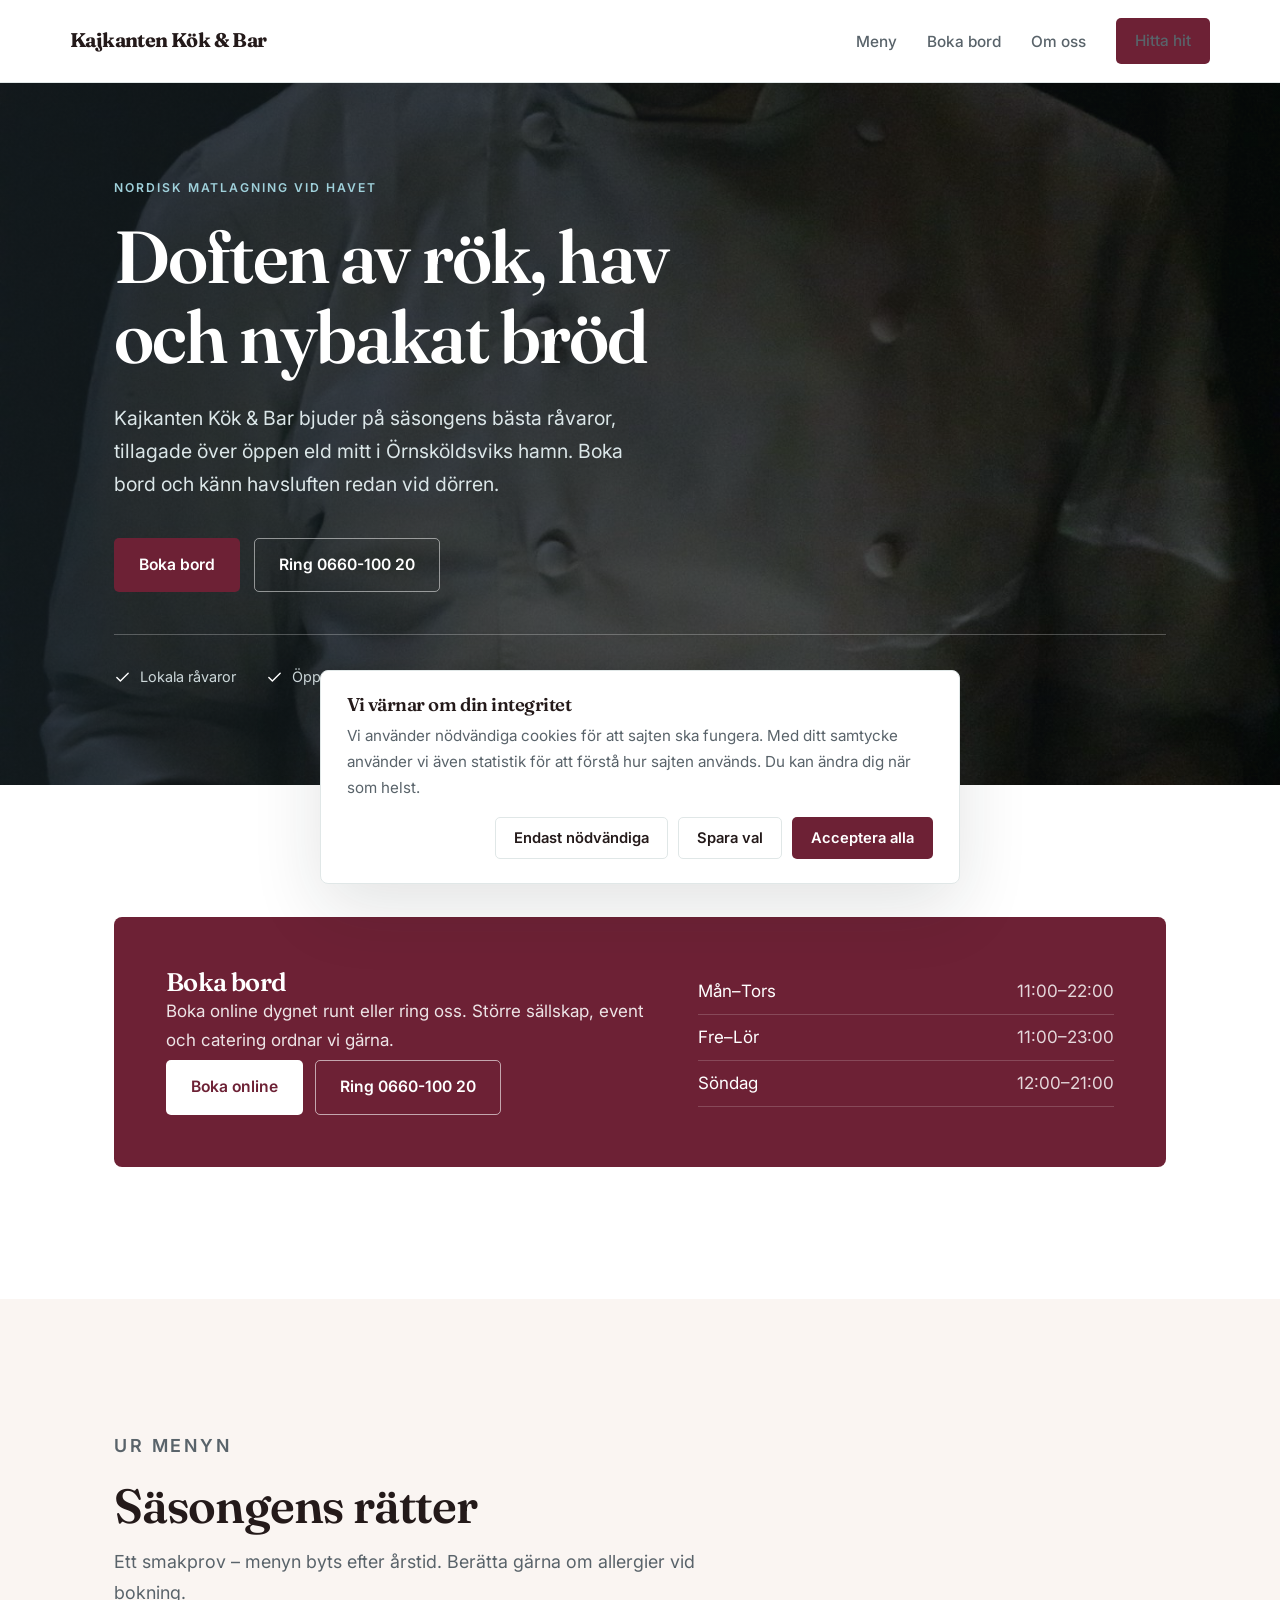
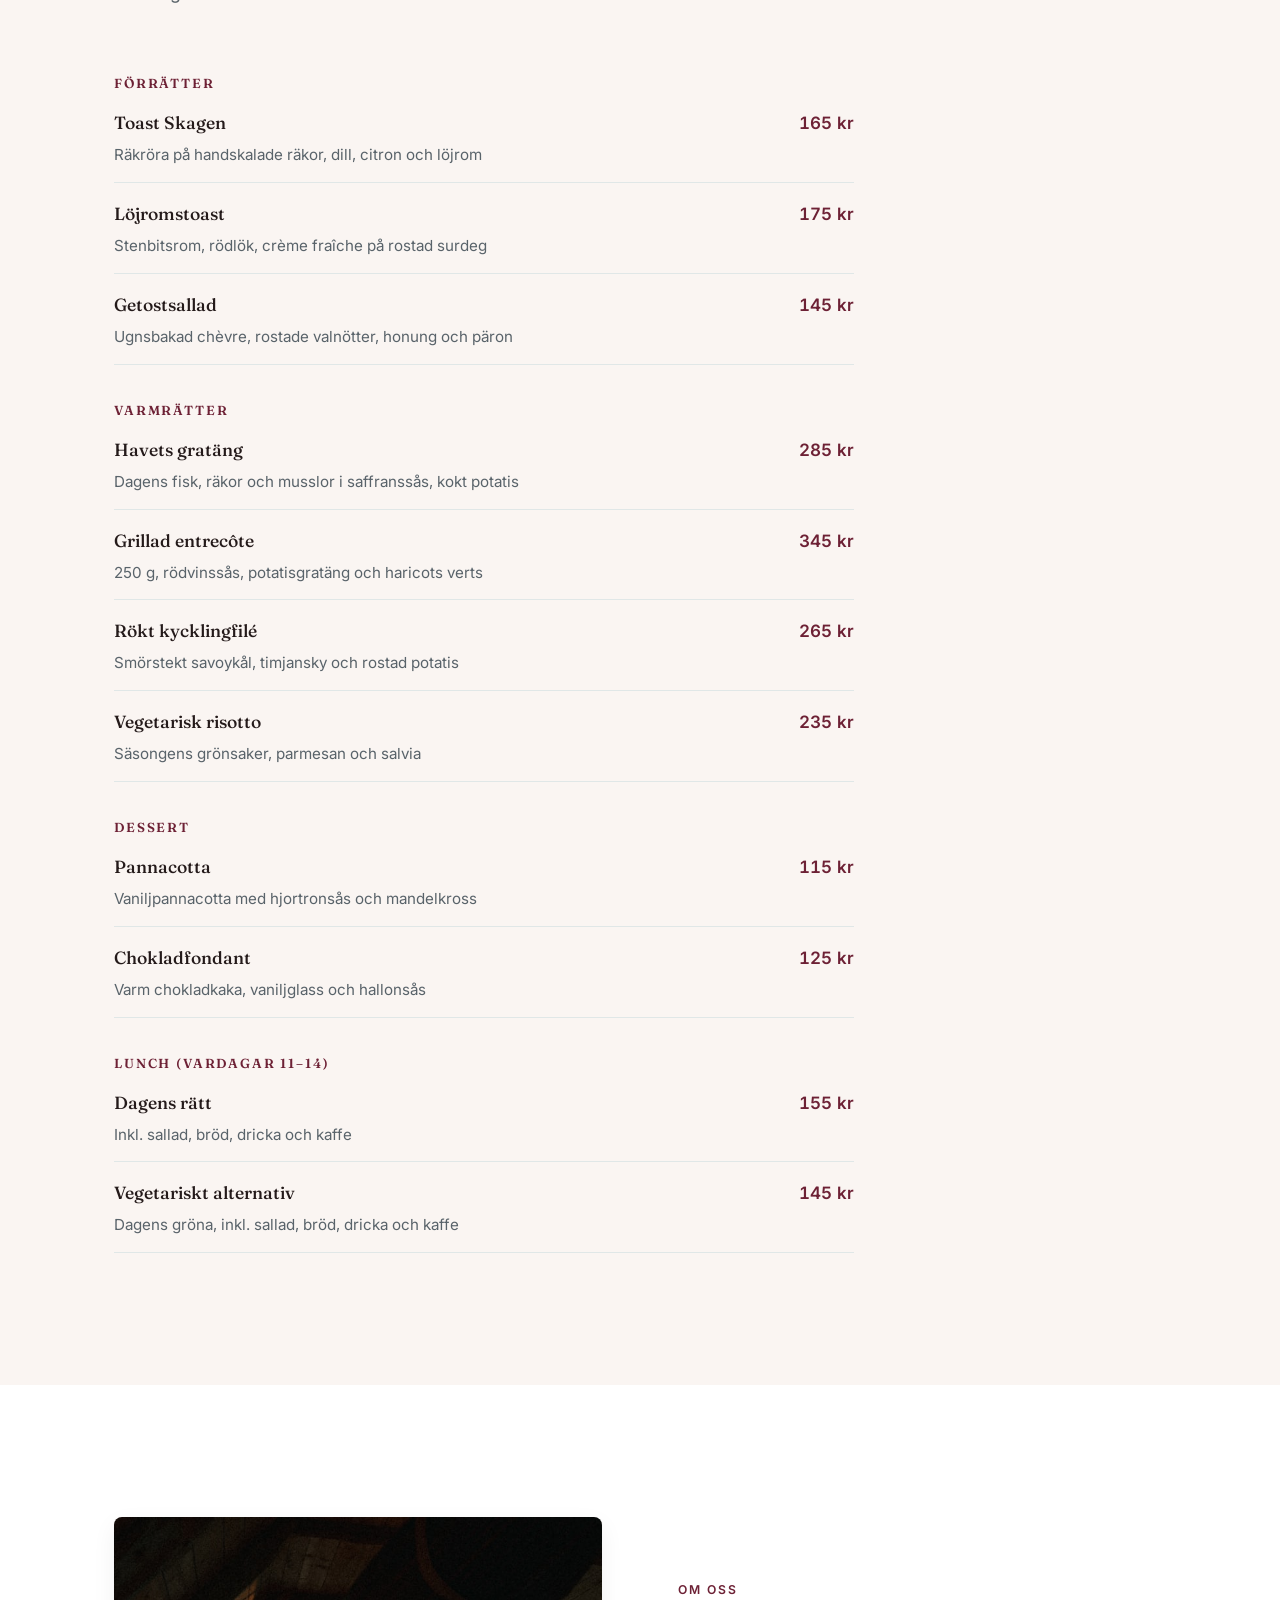
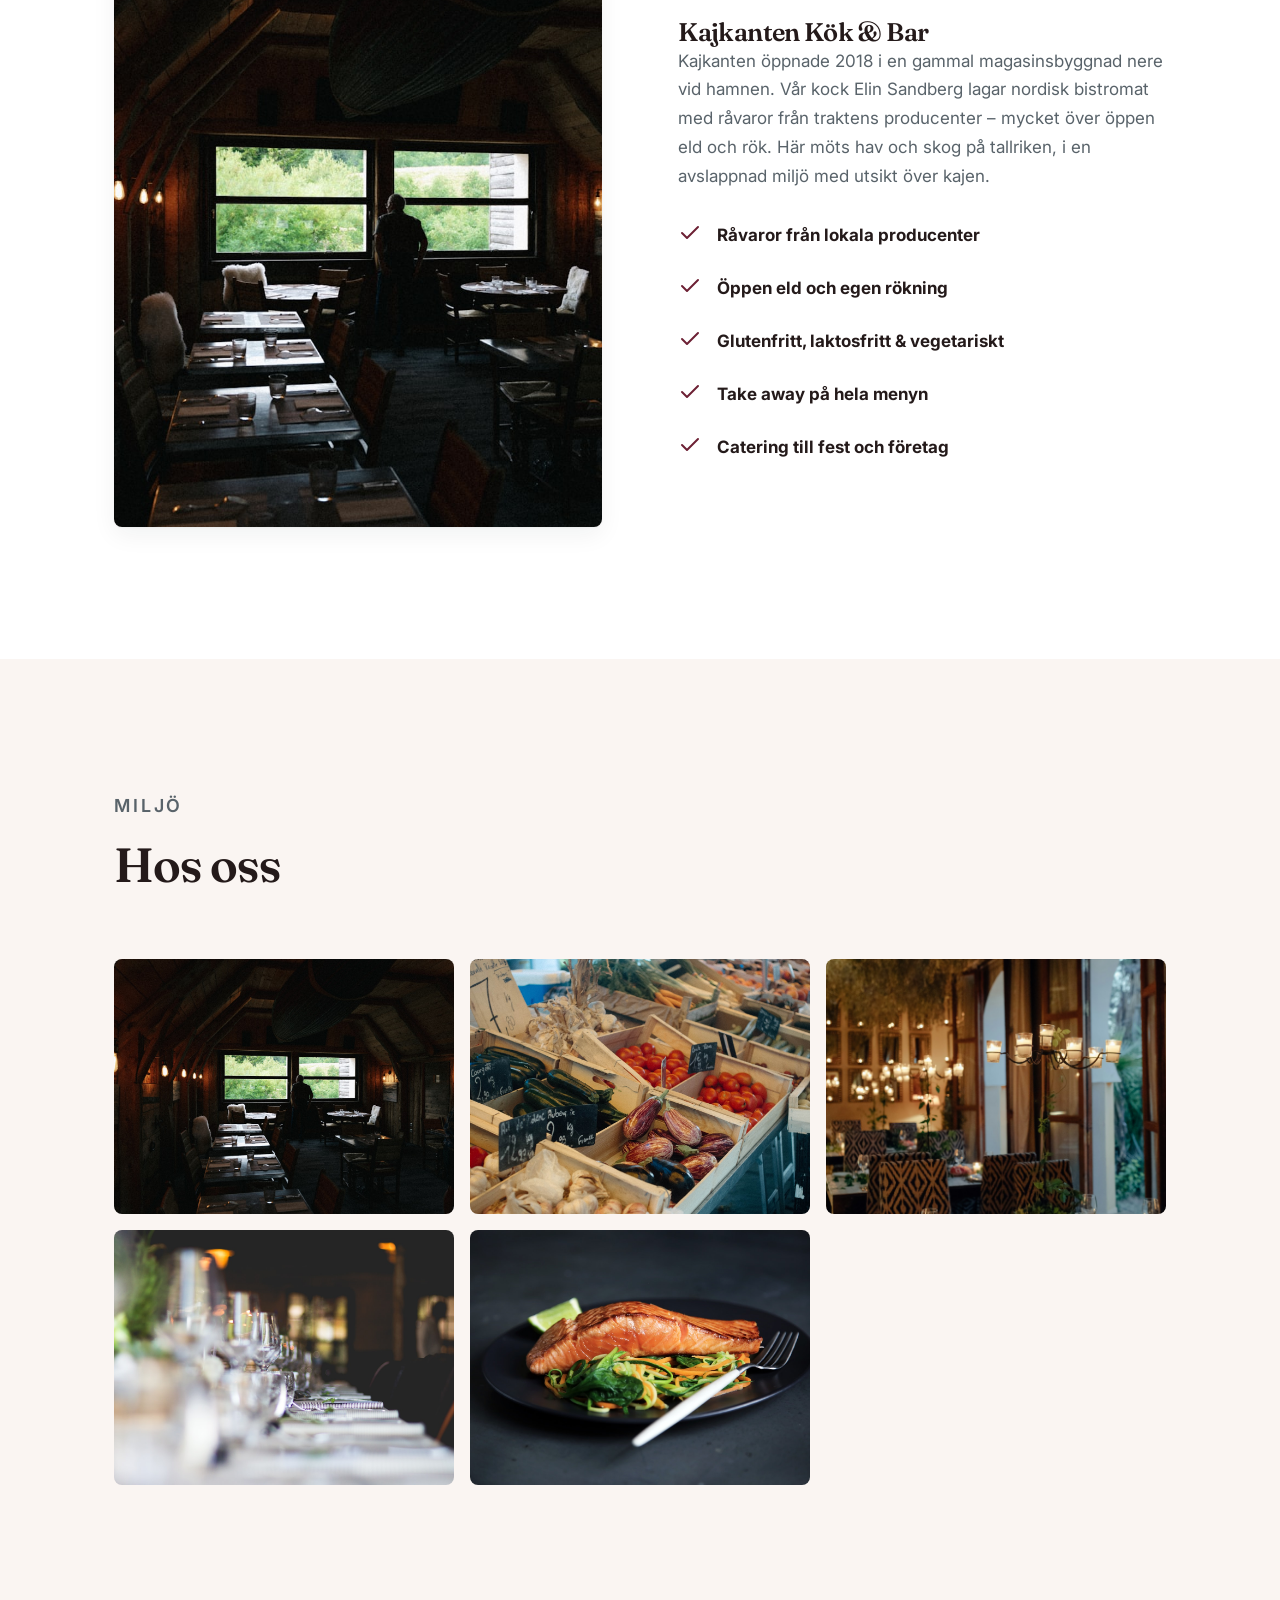
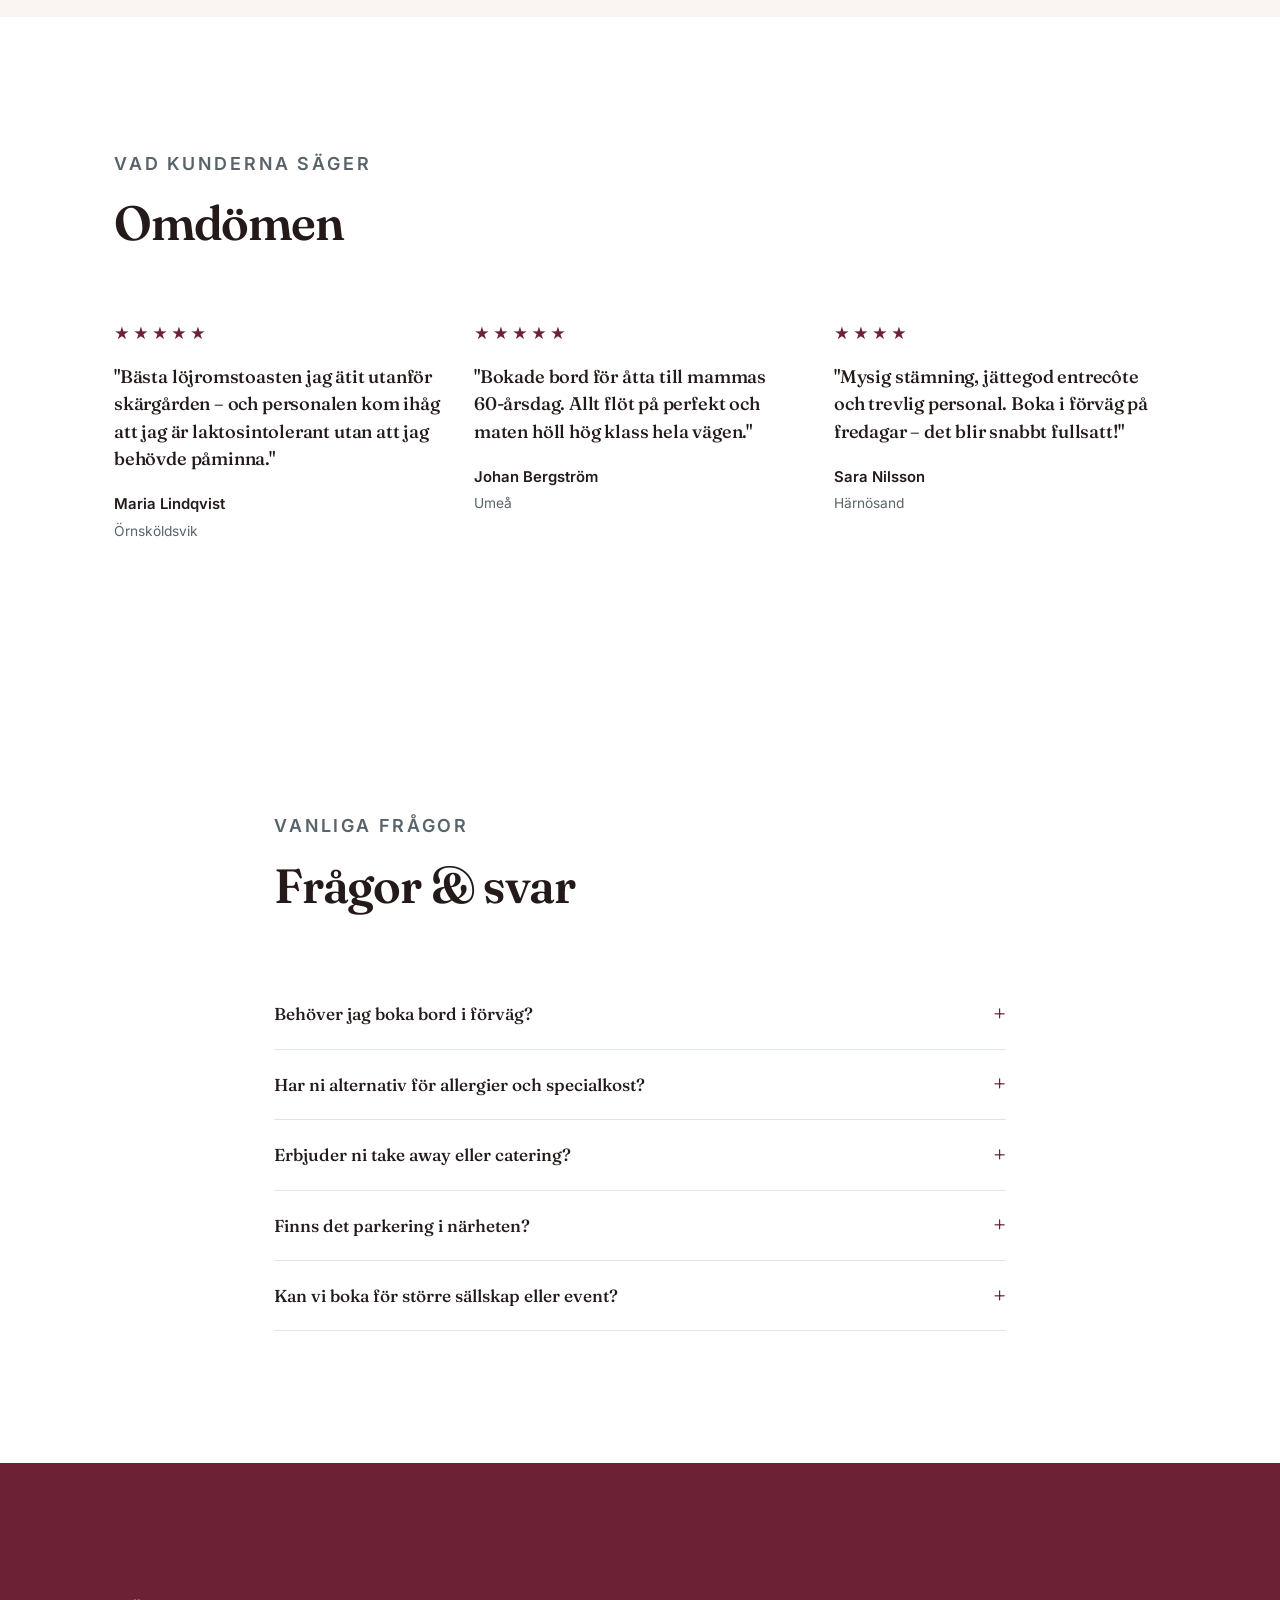
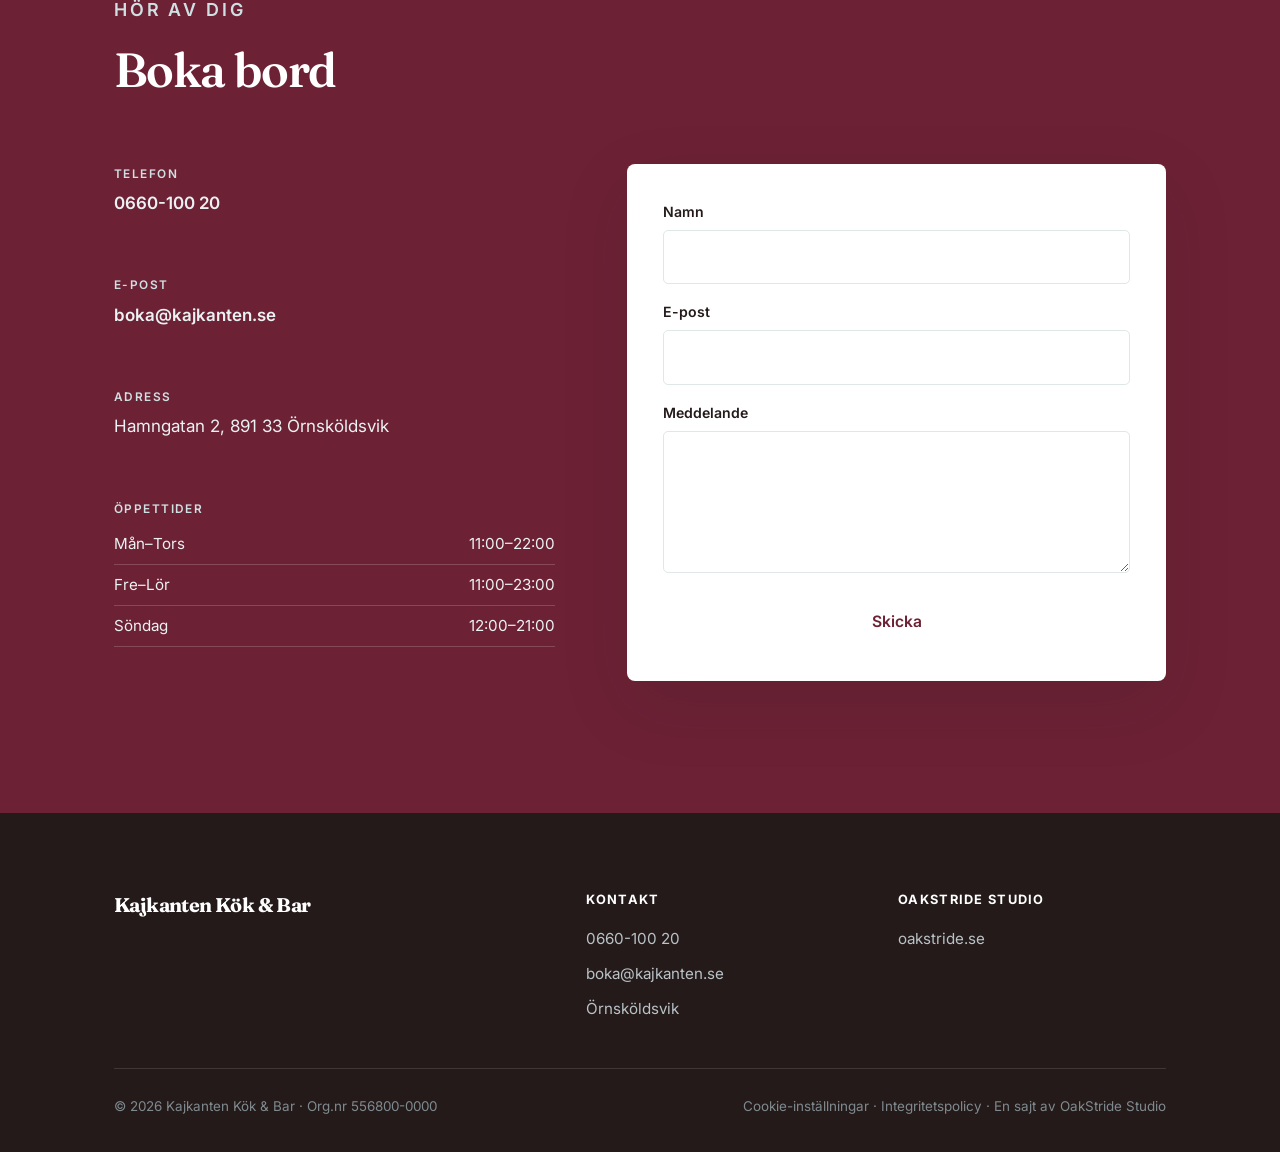
==== commit 74c7ee89: "Uppdatera bransch-exempel: video-hero + unika bilder" ====
--- a/examples/kajkanten/index.html
+++ b/examples/kajkanten/index.html
@@ -48,26 +48,25 @@
     .band-hours span:last-child{color:rgba(255,255,255,.82)}
     @media(max-width:720px){.booking-band{grid-template-columns:1fr}}
   </style>
-    <section class="hero">
-      <div class="container hero-grid">
-        <div>
-          <p class="eyebrow">Nordisk matlagning vid havet</p>
-          <h1>Doften av rök, hav och nybakat bröd</h1>
-          <p class="lead">Kajkanten Kök &amp; Bar bjuder på säsongens bästa råvaror, tillagade över öppen eld mitt i Örnsköldsviks hamn. Boka bord och känn havsluften redan vid dörren.</p>
-          <div class="cta-row">
-            <a class="btn btn--primary" href="#kontakt">Boka bord</a>
-            <a class="btn btn--ghost" href="tel:0660-10020">Ring 0660-100 20</a>
-          </div>
-          <div class="trust-row">
+    <section class="hero hero--cinematic">
+      <div class="hero-bg">
+        <video class="hero-video" autoplay muted loop playsinline preload="metadata" poster="assets/hero-poster.jpg" aria-label="Kajkanten Kök &amp; Bar">
+          <source src="assets/hero.mp4" type="video/mp4" /></video>
+        <img class="video-poster" src="assets/hero-poster.jpg" alt="Kajkanten Kök &amp; Bar" />
+      </div>
+      <div class="container">
+        <p class="eyebrow">Nordisk matlagning vid havet</p>
+        <h1>Doften av rök, hav och nybakat bröd</h1>
+        <p class="lead">Kajkanten Kök &amp; Bar bjuder på säsongens bästa råvaror, tillagade över öppen eld mitt i Örnsköldsviks hamn. Boka bord och känn havsluften redan vid dörren.</p>
+        <div class="cta-row">
+          <a class="btn btn--primary" href="#kontakt">Boka bord</a>
+          <a class="btn btn--ghost" href="tel:0660-10020">Ring 0660-100 20</a>
+        </div>
+        <div class="trust-row">
             <span><svg viewBox="0 0 24 24" fill="none" stroke-width="2" stroke-linecap="round" stroke-linejoin="round"><path d="M20 6 9 17l-5-5"/></svg> Lokala råvaror</span>
             <span><svg viewBox="0 0 24 24" fill="none" stroke-width="2" stroke-linecap="round" stroke-linejoin="round"><path d="M20 6 9 17l-5-5"/></svg> Öppen eld &amp; rök</span>
             <span><svg viewBox="0 0 24 24" fill="none" stroke-width="2" stroke-linecap="round" stroke-linejoin="round"><path d="M20 6 9 17l-5-5"/></svg> Take away &amp; catering</span>
           </div>
-        </div>
-        <div class="hero-media">
-          <video class="hero-video" autoplay muted loop playsinline preload="metadata" poster="assets/hero-poster.svg" aria-label="Kajkanten Kök &amp; Bar"></video>
-          <img class="video-poster" src="assets/hero-poster.svg" alt="Kajkanten Kök &amp; Bar" />
-        </div>
       </div>
     </section>
 
@@ -116,7 +115,7 @@
 
     <section class="section" id="om">
       <div class="container split">
-        <div class="split-media"><img src="assets/placeholder.svg" alt="Kajkanten Kök &amp; Bar" /></div>
+        <div class="split-media"><img src="assets/g1.jpg" alt="Kajkanten Kök &amp; Bar" /></div>
         <div>
           <p class="eyebrow">Om oss</p>
           <h2>Kajkanten Kök &amp; Bar</h2>
@@ -136,12 +135,11 @@
       <div class="container">
         <div class="section-head"><p class="eyebrow">Miljö</p><h2>Hos oss</h2></div>
         <div class="gallery">
-          <a href="#"><img src="assets/placeholder.svg" alt="Kajkanten Kök &amp; Bar" /></a>
-          <a href="#"><img src="assets/placeholder.svg" alt="Kajkanten Kök &amp; Bar" /></a>
-          <a href="#"><img src="assets/placeholder.svg" alt="Kajkanten Kök &amp; Bar" /></a>
-          <a href="#"><img src="assets/placeholder.svg" alt="Kajkanten Kök &amp; Bar" /></a>
-          <a href="#"><img src="assets/placeholder.svg" alt="Kajkanten Kök &amp; Bar" /></a>
-          <a href="#"><img src="assets/placeholder.svg" alt="Kajkanten Kök &amp; Bar" /></a>
+          <a href="#"><img src="assets/g1.jpg" alt="Rustik, mysig restaurangmiljö med kvällsljus" /></a>
+          <a href="#"><img src="assets/g2.jpg" alt="Färska grönsaker i trälådor – råvarukänsla" /></a>
+          <a href="#"><img src="assets/g3.jpg" alt="Dukat bord med stearinljus, kvällsstämning" /></a>
+          <a href="#"><img src="assets/g4.jpg" alt="Vinglas på bord vid baren" /></a>
+          <a href="#"><img src="assets/g5.jpg" alt="Grillad fisk med grönsaker, vackert upplagt" /></a>
         </div>
       </div>
     </section>
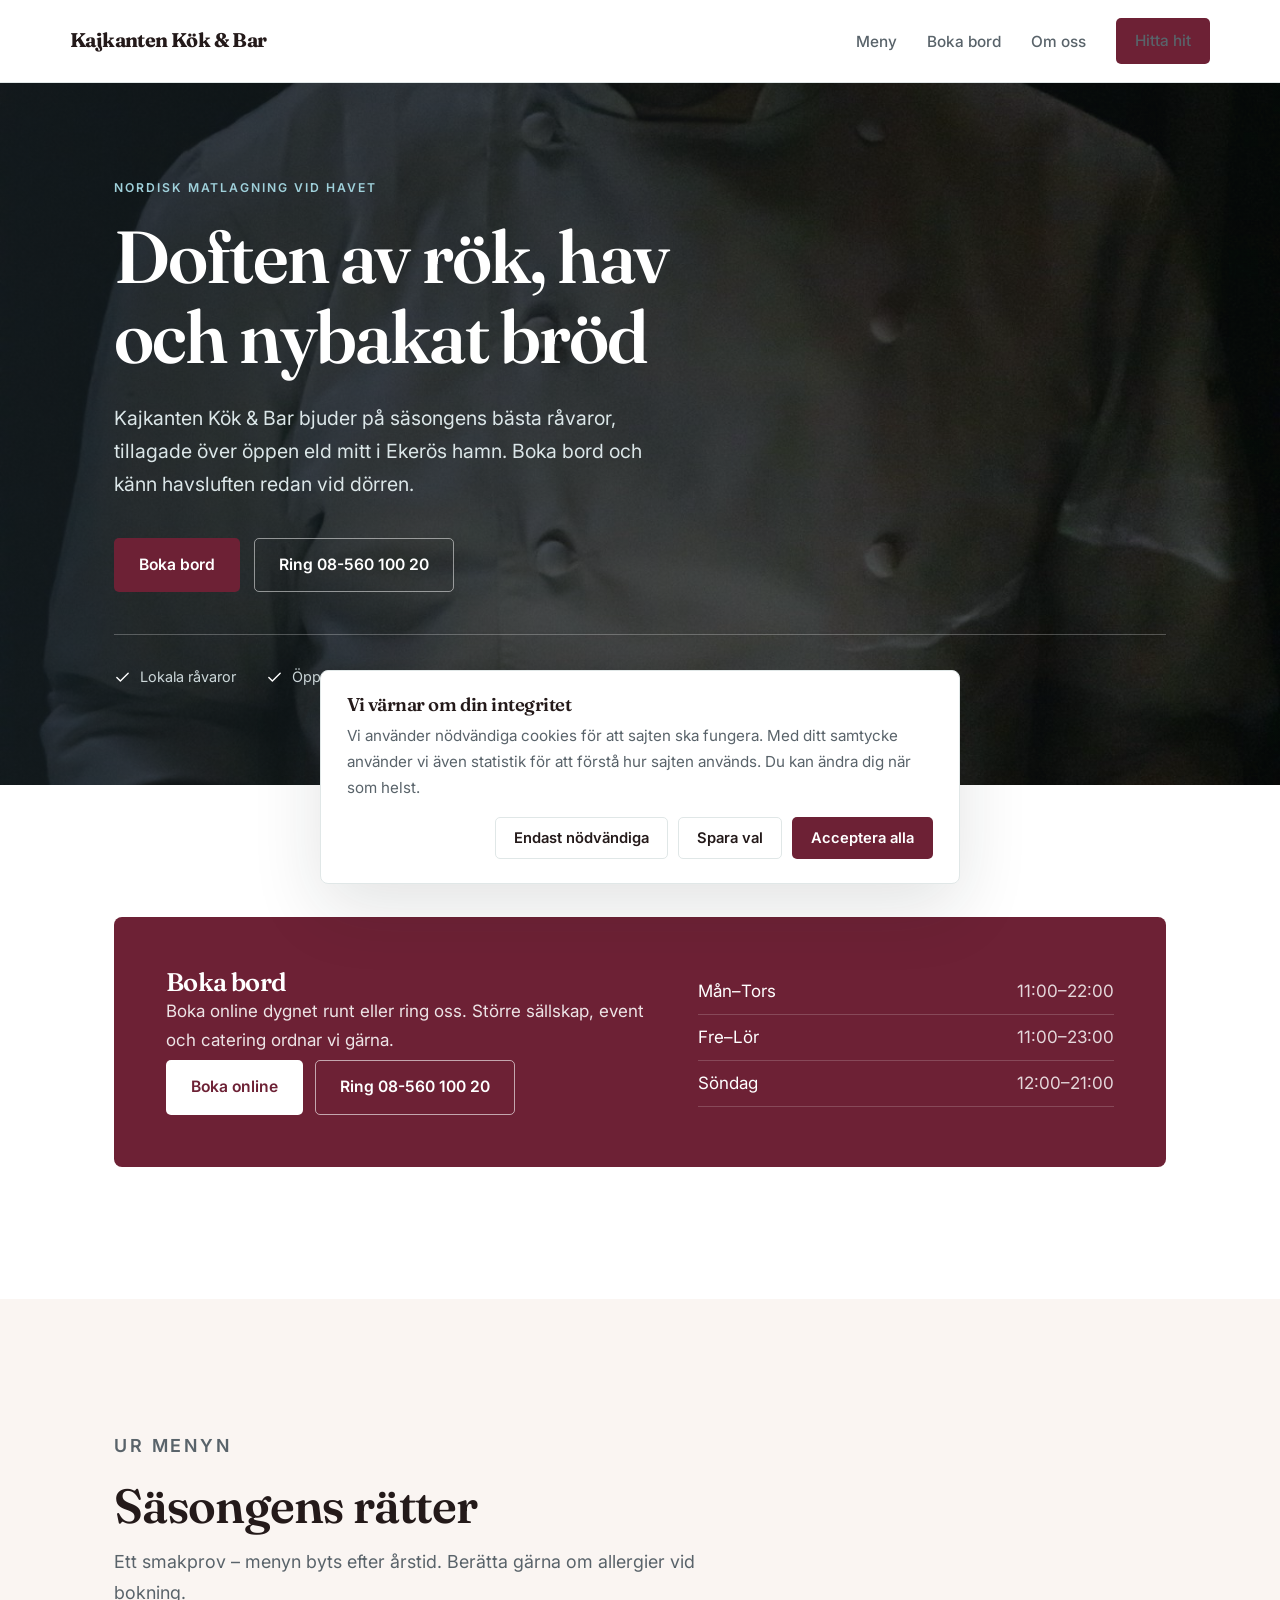
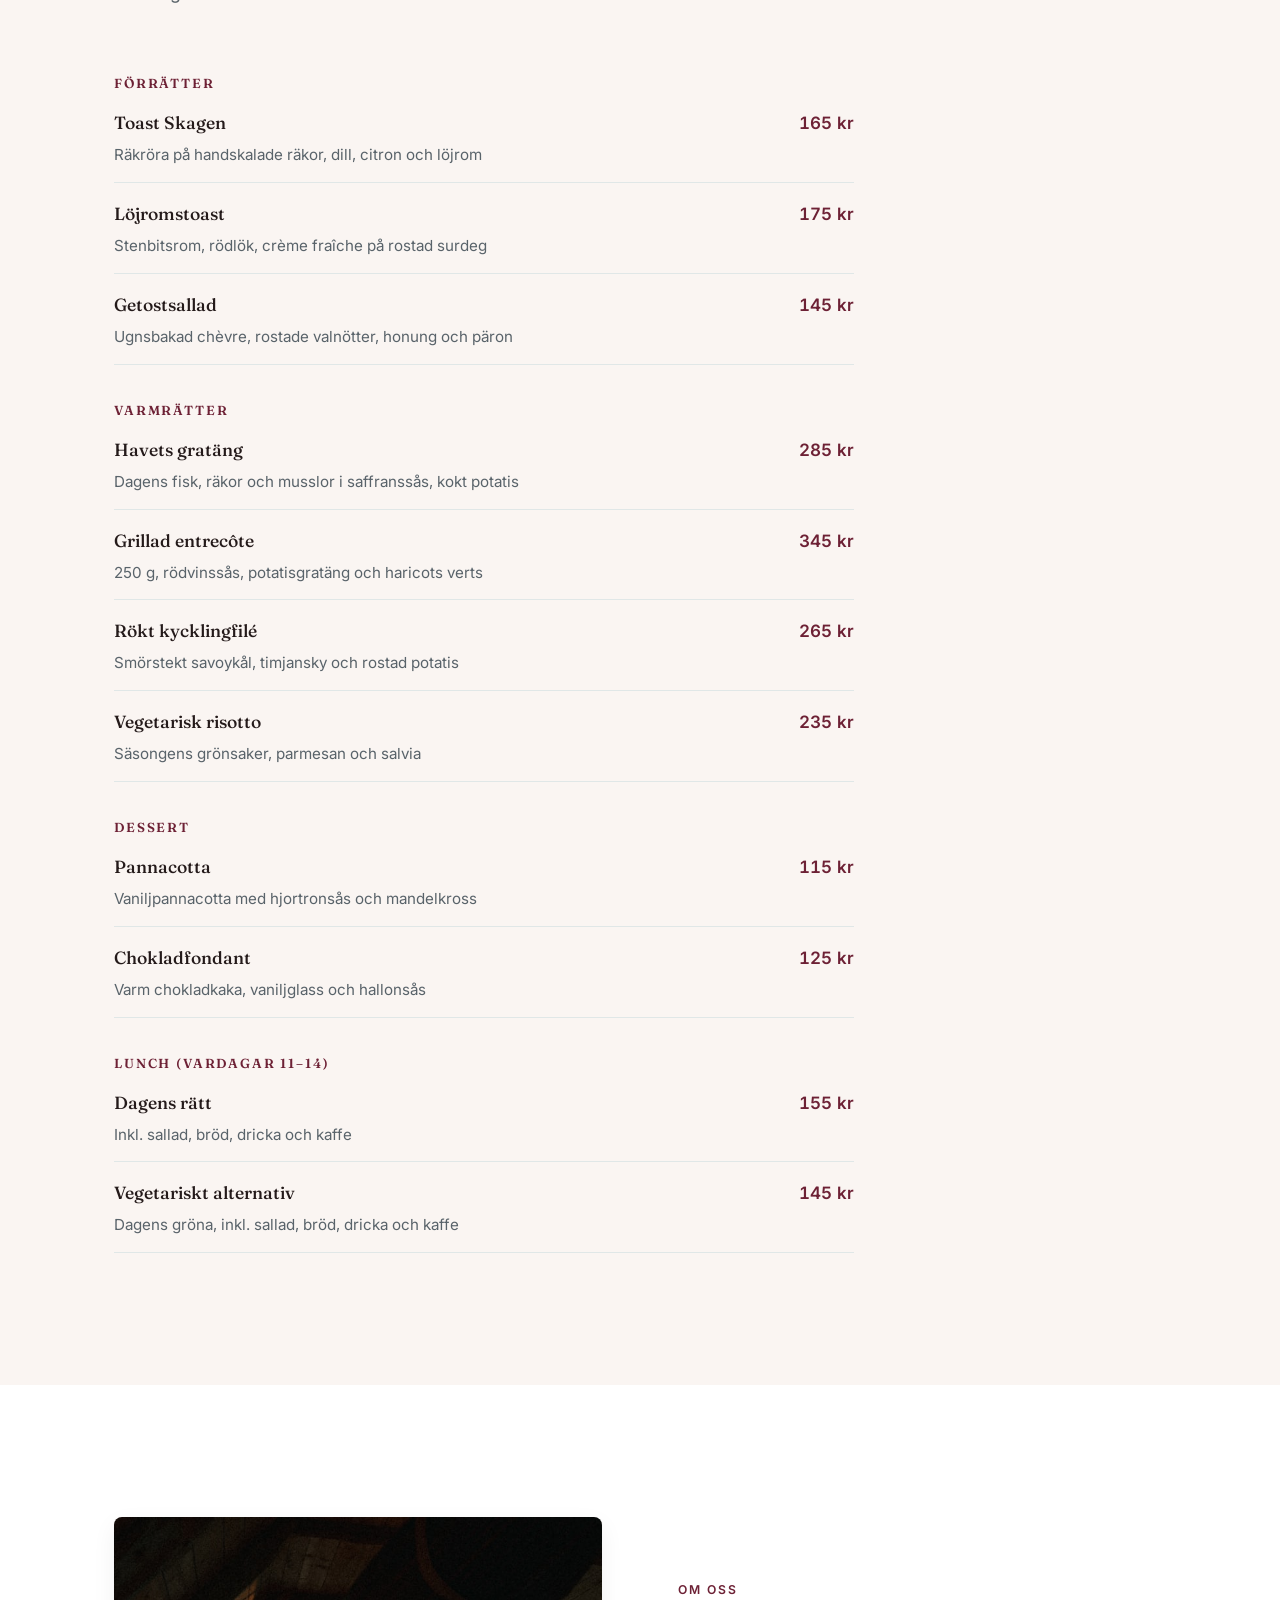
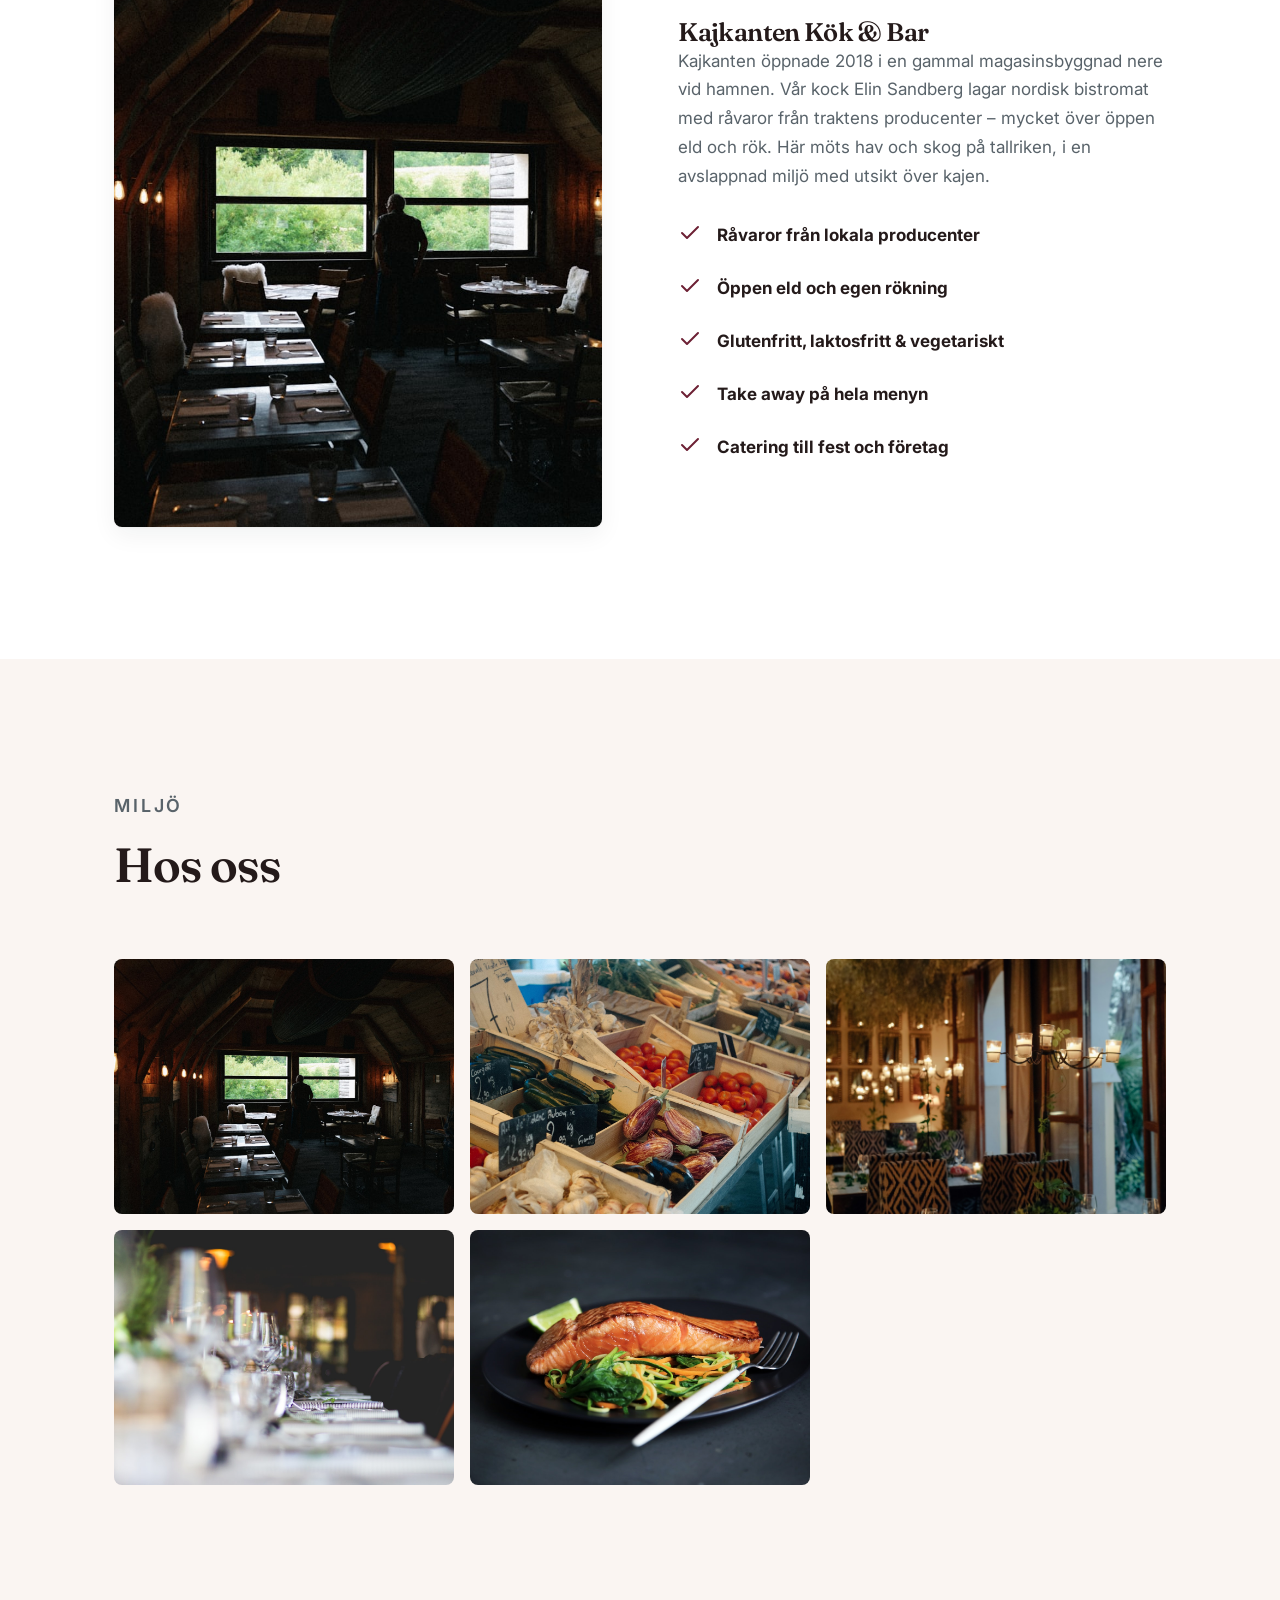
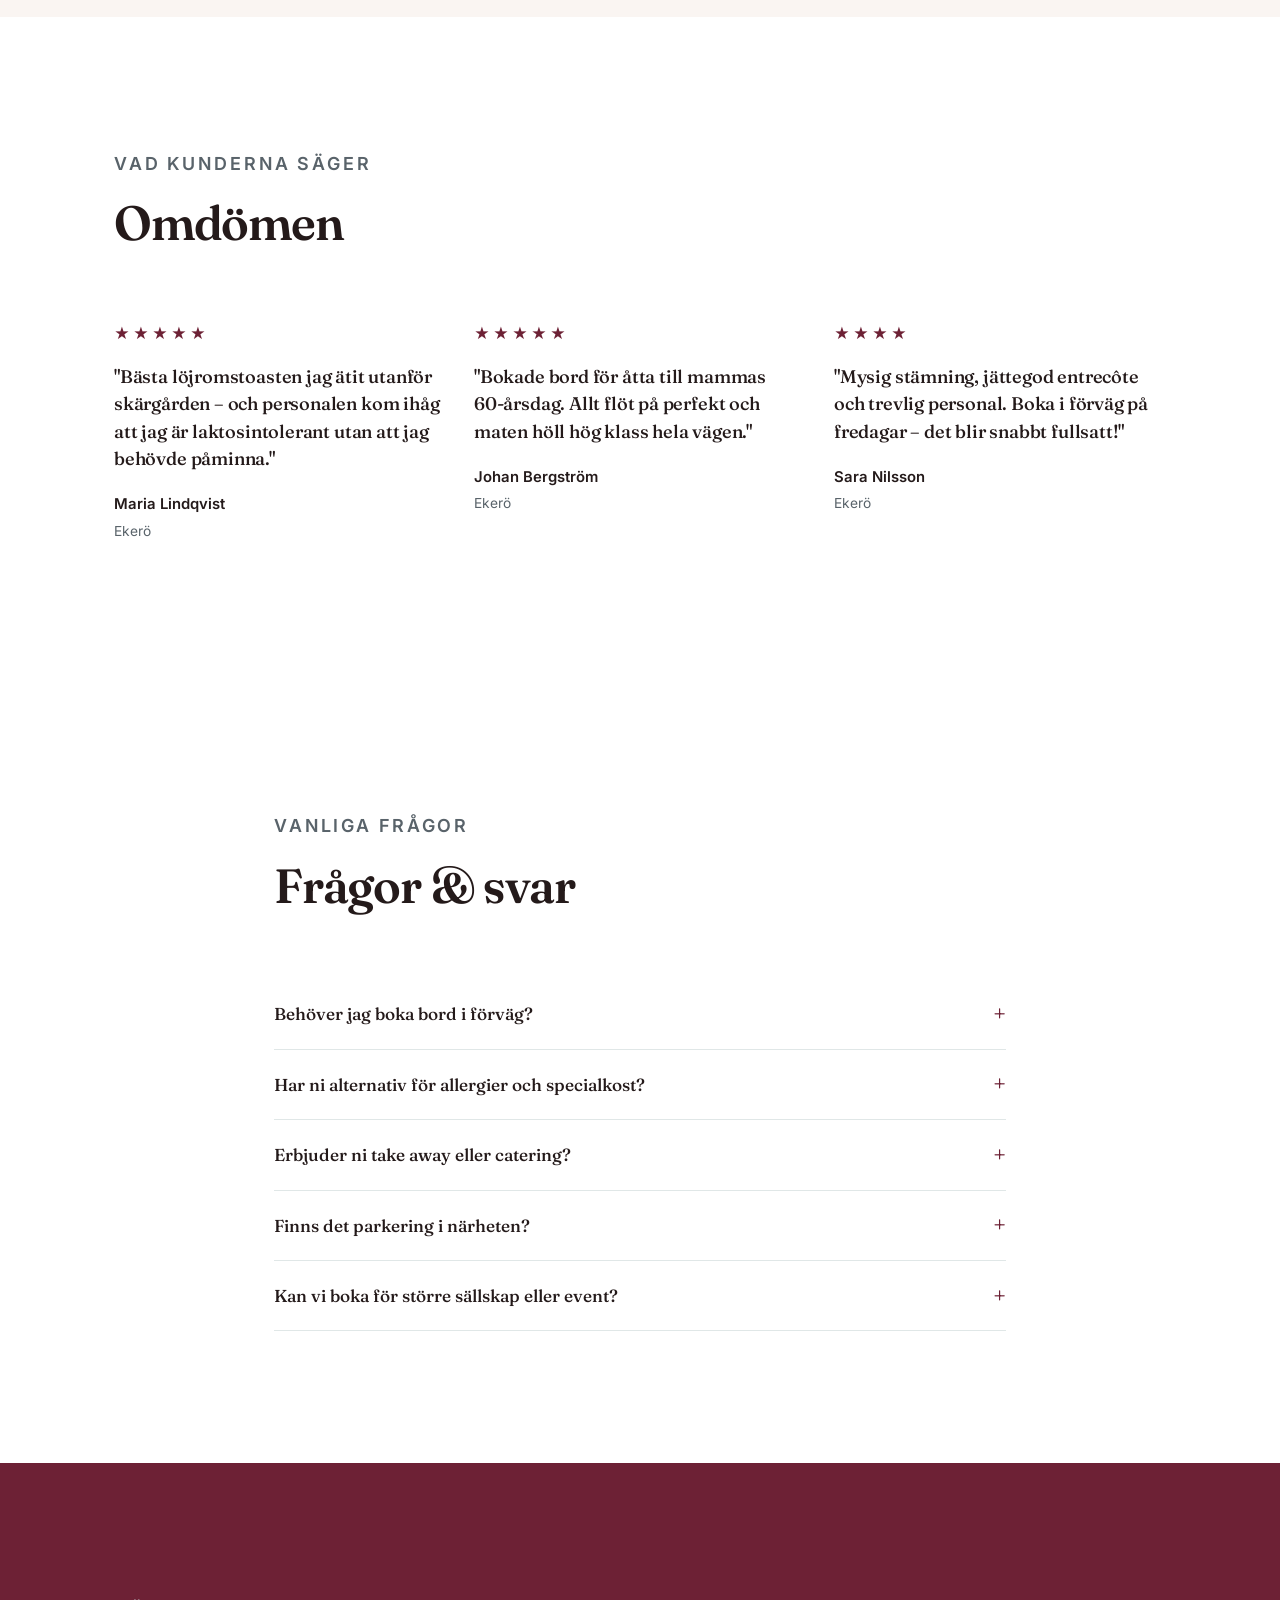
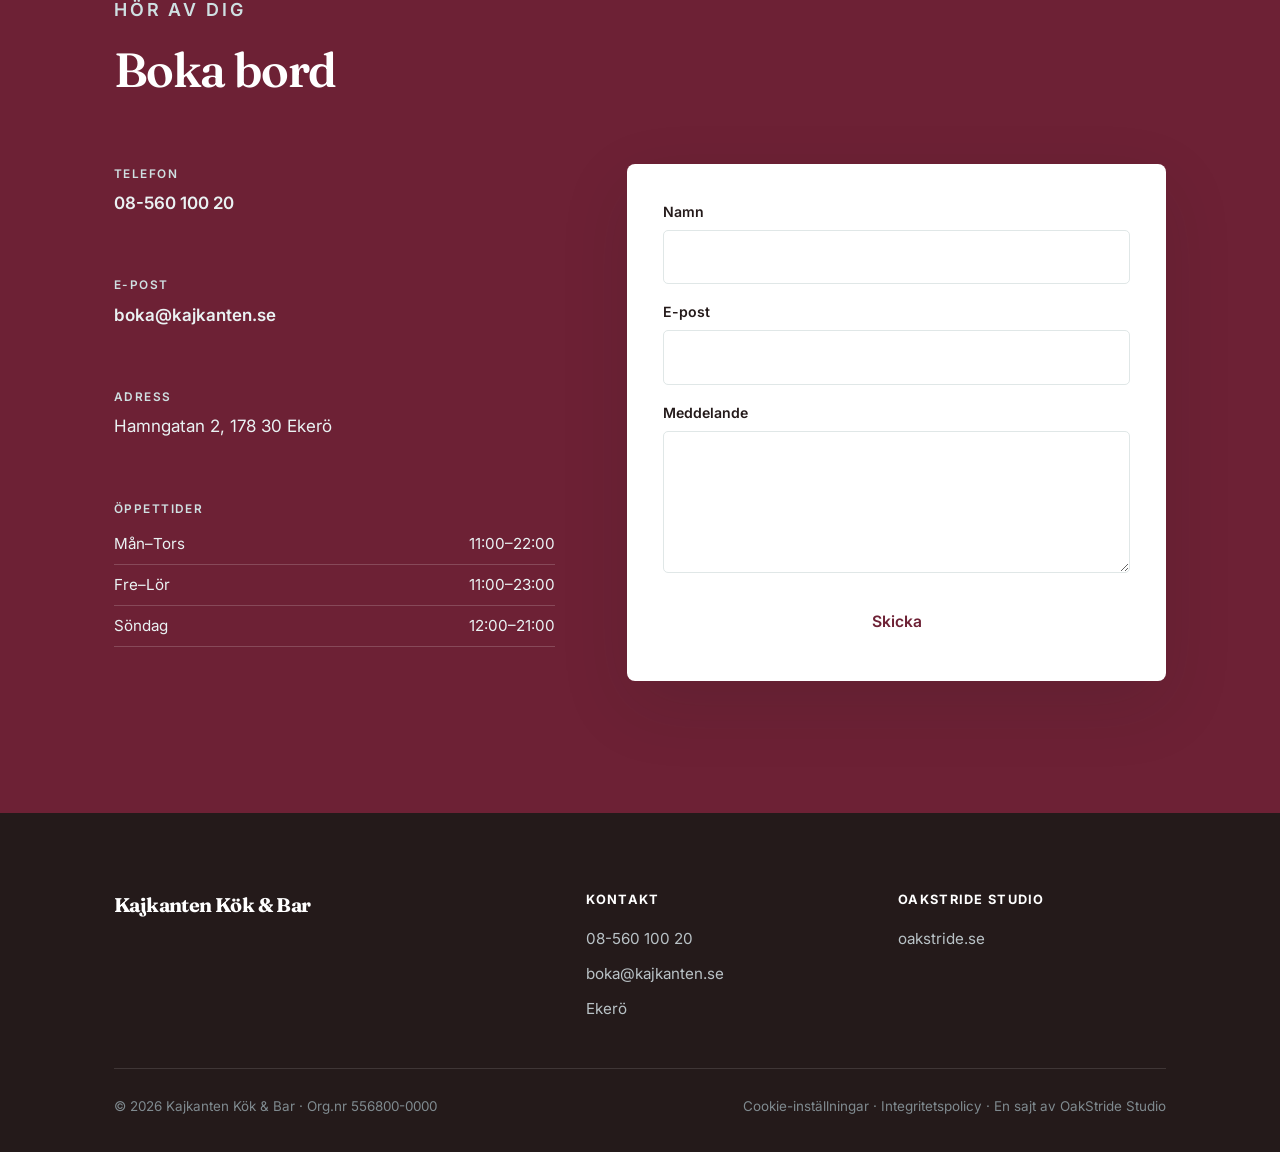
==== commit 333c02b6: "Exempel: ortsnamn → Ekerö" ====
--- a/examples/kajkanten/index.html
+++ b/examples/kajkanten/index.html
@@ -4,7 +4,7 @@
   <meta charset="UTF-8" />
   <meta name="viewport" content="width=device-width, initial-scale=1.0" />
   <title>Kajkanten Kök &amp; Bar</title>
-  <meta name="description" content="Kajkanten Kök &amp; Bar bjuder på säsongens bästa råvaror, tillagade över öppen eld mitt i Örnsköldsviks hamn. Boka bord och känn havsluften redan vid dörren." />
+  <meta name="description" content="Kajkanten Kök &amp; Bar bjuder på säsongens bästa råvaror, tillagade över öppen eld mitt i Ekerös hamn. Boka bord och känn havsluften redan vid dörren." />
   <link rel="canonical" href="https://www.kajkanten.se/" />
   <meta property="og:type" content="website" />
   <meta property="og:title" content="Kajkanten Kök &amp; Bar" />
@@ -15,7 +15,7 @@
   <link href="https://fonts.googleapis.com/css2?family=Fraunces:opsz,wght@9..144,500;9..144,600&family=Inter:wght@400;500;600&display=swap" rel="stylesheet" />
   <link rel="stylesheet" href="styles.css" />
   <link rel="stylesheet" href="themes.css" />
-  <script type="application/ld+json">{"@context":"https://schema.org","@type":"Restaurant","name":"Kajkanten Kök & Bar","telephone":"0660-100 20","email":"boka@kajkanten.se","address":{"@type":"PostalAddress","streetAddress":"Hamngatan 2","postalCode":"891 33","addressLocality":"Örnsköldsvik","addressCountry":"SE"},"url":"https://www.kajkanten.se/"}</script>
+  <script type="application/ld+json">{"@context":"https://schema.org","@type":"Restaurant","name":"Kajkanten Kök & Bar","telephone":"08-560 100 20","email":"boka@kajkanten.se","address":{"@type":"PostalAddress","streetAddress":"Hamngatan 2","postalCode":"178 30","addressLocality":"Ekerö","addressCountry":"SE"},"url":"https://www.kajkanten.se/"}</script>
 </head>
 <body>
   <a class="skip-link" href="#main">Hoppa till innehåll</a>
@@ -57,10 +57,10 @@
       <div class="container">
         <p class="eyebrow">Nordisk matlagning vid havet</p>
         <h1>Doften av rök, hav och nybakat bröd</h1>
-        <p class="lead">Kajkanten Kök &amp; Bar bjuder på säsongens bästa råvaror, tillagade över öppen eld mitt i Örnsköldsviks hamn. Boka bord och känn havsluften redan vid dörren.</p>
+        <p class="lead">Kajkanten Kök &amp; Bar bjuder på säsongens bästa råvaror, tillagade över öppen eld mitt i Ekerös hamn. Boka bord och känn havsluften redan vid dörren.</p>
         <div class="cta-row">
           <a class="btn btn--primary" href="#kontakt">Boka bord</a>
-          <a class="btn btn--ghost" href="tel:0660-10020">Ring 0660-100 20</a>
+          <a class="btn btn--ghost" href="tel:08-56010020">Ring 08-560 100 20</a>
         </div>
         <div class="trust-row">
             <span><svg viewBox="0 0 24 24" fill="none" stroke-width="2" stroke-linecap="round" stroke-linejoin="round"><path d="M20 6 9 17l-5-5"/></svg> Lokala råvaror</span>
@@ -78,7 +78,7 @@
             <p>Boka online dygnet runt eller ring oss. Större sällskap, event och catering ordnar vi gärna.</p>
             <div style="display:flex;gap:12px;flex-wrap:wrap;margin-top:6px">
               <a class="btn btn--primary" style="background:#fff;color:var(--brand)" href="#">Boka online</a>
-              <a class="btn btn--ghost" style="border-color:rgba(255,255,255,.6);color:#fff" href="tel:0660-10020">Ring 0660-100 20</a>
+              <a class="btn btn--ghost" style="border-color:rgba(255,255,255,.6);color:#fff" href="tel:08-56010020">Ring 08-560 100 20</a>
             </div>
           </div>
           <ul class="band-hours">
@@ -148,9 +148,9 @@
       <div class="container">
         <div class="section-head"><p class="eyebrow">Vad kunderna säger</p><h2>Omdömen</h2></div>
         <div class="reviews">
-          <blockquote class="review"><div class="stars" aria-label="5 av 5 stjärnor">★★★★★</div><p>"Bästa löjromstoasten jag ätit utanför skärgården – och personalen kom ihåg att jag är laktosintolerant utan att jag behövde påminna."</p><div class="who">Maria Lindqvist<span>Örnsköldsvik</span></div></blockquote>
-          <blockquote class="review"><div class="stars" aria-label="5 av 5 stjärnor">★★★★★</div><p>"Bokade bord för åtta till mammas 60-årsdag. Allt flöt på perfekt och maten höll hög klass hela vägen."</p><div class="who">Johan Bergström<span>Umeå</span></div></blockquote>
-          <blockquote class="review"><div class="stars" aria-label="4 av 5 stjärnor">★★★★</div><p>"Mysig stämning, jättegod entrecôte och trevlig personal. Boka i förväg på fredagar – det blir snabbt fullsatt!"</p><div class="who">Sara Nilsson<span>Härnösand</span></div></blockquote>
+          <blockquote class="review"><div class="stars" aria-label="5 av 5 stjärnor">★★★★★</div><p>"Bästa löjromstoasten jag ätit utanför skärgården – och personalen kom ihåg att jag är laktosintolerant utan att jag behövde påminna."</p><div class="who">Maria Lindqvist<span>Ekerö</span></div></blockquote>
+          <blockquote class="review"><div class="stars" aria-label="5 av 5 stjärnor">★★★★★</div><p>"Bokade bord för åtta till mammas 60-årsdag. Allt flöt på perfekt och maten höll hög klass hela vägen."</p><div class="who">Johan Bergström<span>Ekerö</span></div></blockquote>
+          <blockquote class="review"><div class="stars" aria-label="4 av 5 stjärnor">★★★★</div><p>"Mysig stämning, jättegod entrecôte och trevlig personal. Boka i förväg på fredagar – det blir snabbt fullsatt!"</p><div class="who">Sara Nilsson<span>Ekerö</span></div></blockquote>
         </div>
       </div>
     </section>
@@ -173,9 +173,9 @@
         <div class="section-head"><p class="eyebrow">Hör av dig</p><h2>Boka bord</h2></div>
         <div class="contact-grid">
           <ul class="contact-list">
-            <li><div class="k">Telefon</div><a href="tel:0660-10020">0660-100 20</a></li>
+            <li><div class="k">Telefon</div><a href="tel:08-56010020">08-560 100 20</a></li>
             <li><div class="k">E-post</div><a href="mailto:boka@kajkanten.se">boka@kajkanten.se</a></li>
-            <li><div class="k">Adress</div>Hamngatan 2, 891 33 Örnsköldsvik</li>
+            <li><div class="k">Adress</div>Hamngatan 2, 178 30 Ekerö</li>
             <li><div class="k">Öppettider</div><ul class="hours">
                 <li><span>Mån–Tors</span><span>11:00–22:00</span></li>
                 <li><span>Fre–Lör</span><span>11:00–23:00</span></li>
@@ -196,7 +196,7 @@
     <div class="container">
       <div class="footer-grid">
         <div><a class="brand" href="#top" style="color:#fff">Kajkanten Kök &amp; Bar</a></div>
-        <div><h4>Kontakt</h4><ul><li><a href="tel:0660-10020">0660-100 20</a></li><li><a href="mailto:boka@kajkanten.se">boka@kajkanten.se</a></li><li>Örnsköldsvik</li></ul></div>
+        <div><h4>Kontakt</h4><ul><li><a href="tel:08-56010020">08-560 100 20</a></li><li><a href="mailto:boka@kajkanten.se">boka@kajkanten.se</a></li><li>Ekerö</li></ul></div>
         <div><h4>OakStride Studio</h4><ul><li><a href="https://oakstride.se">oakstride.se</a></li></ul></div>
       </div>
       <div class="footer-bottom">
